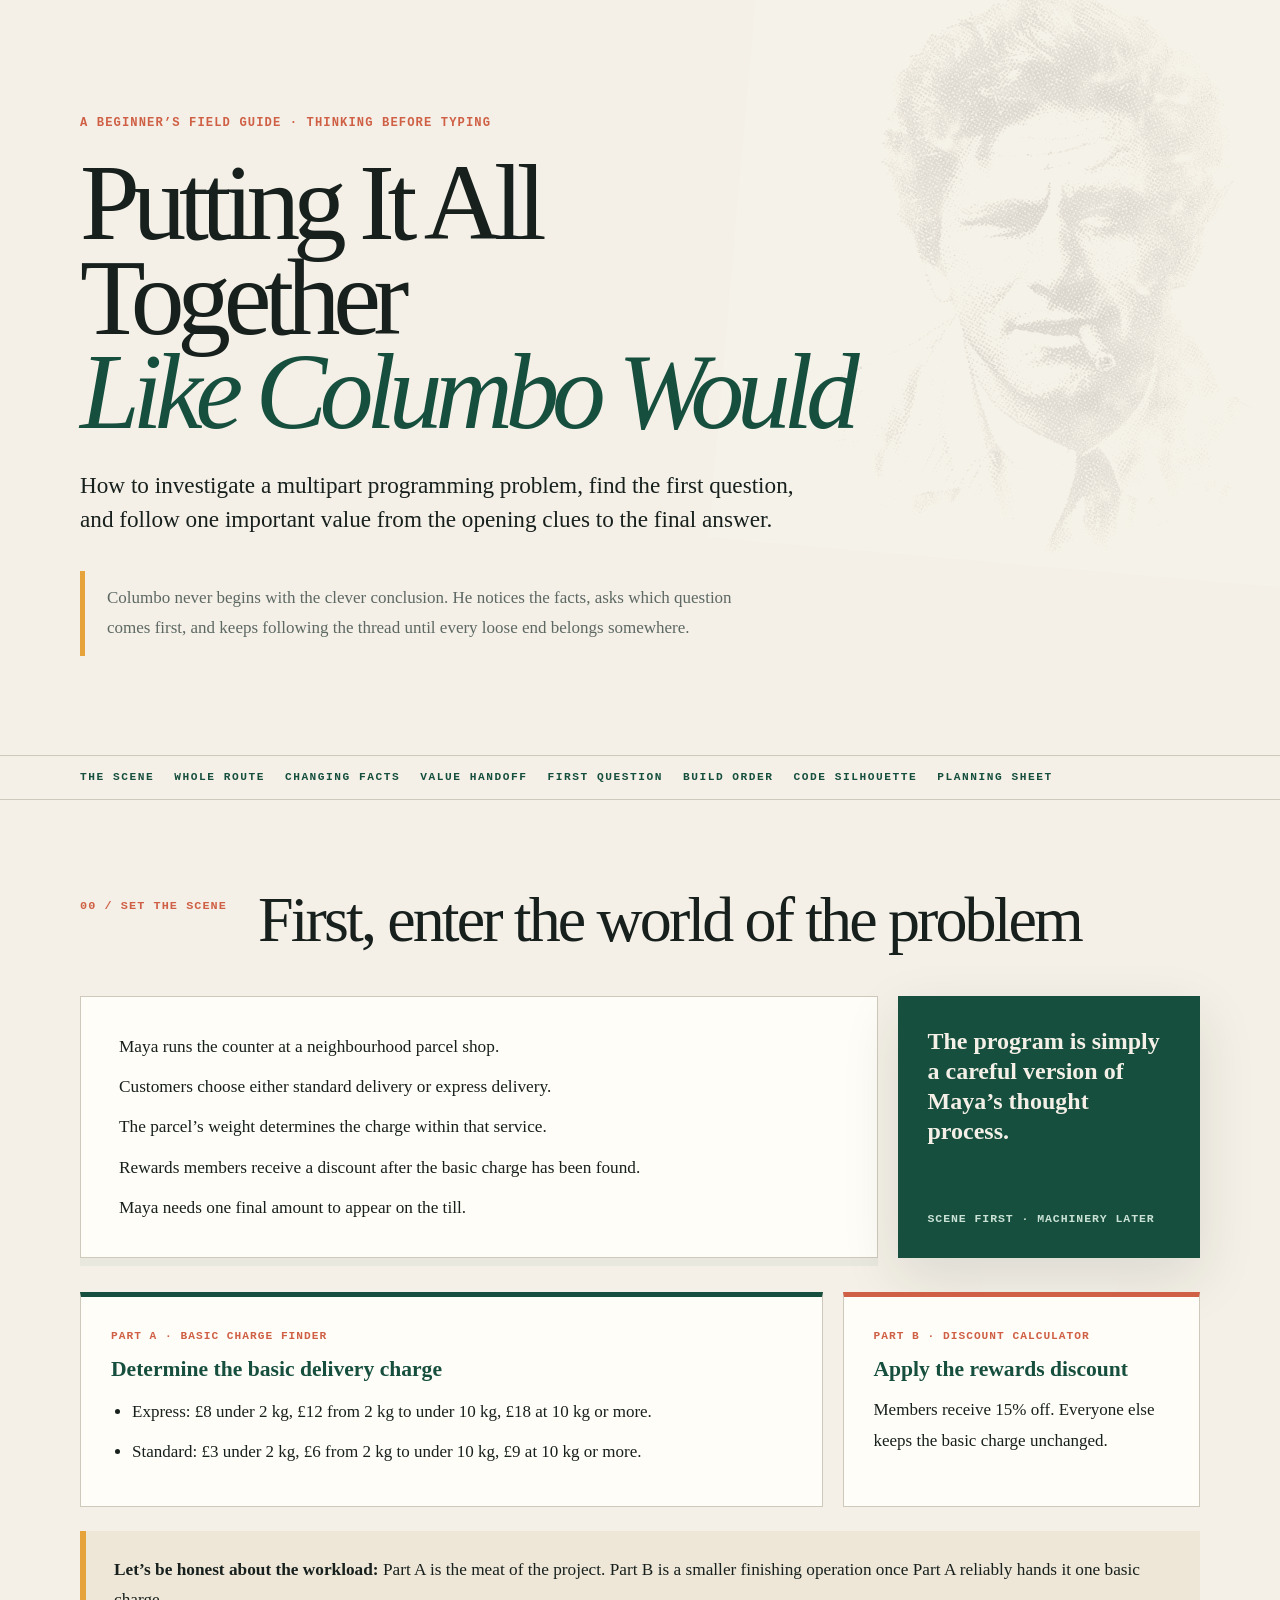
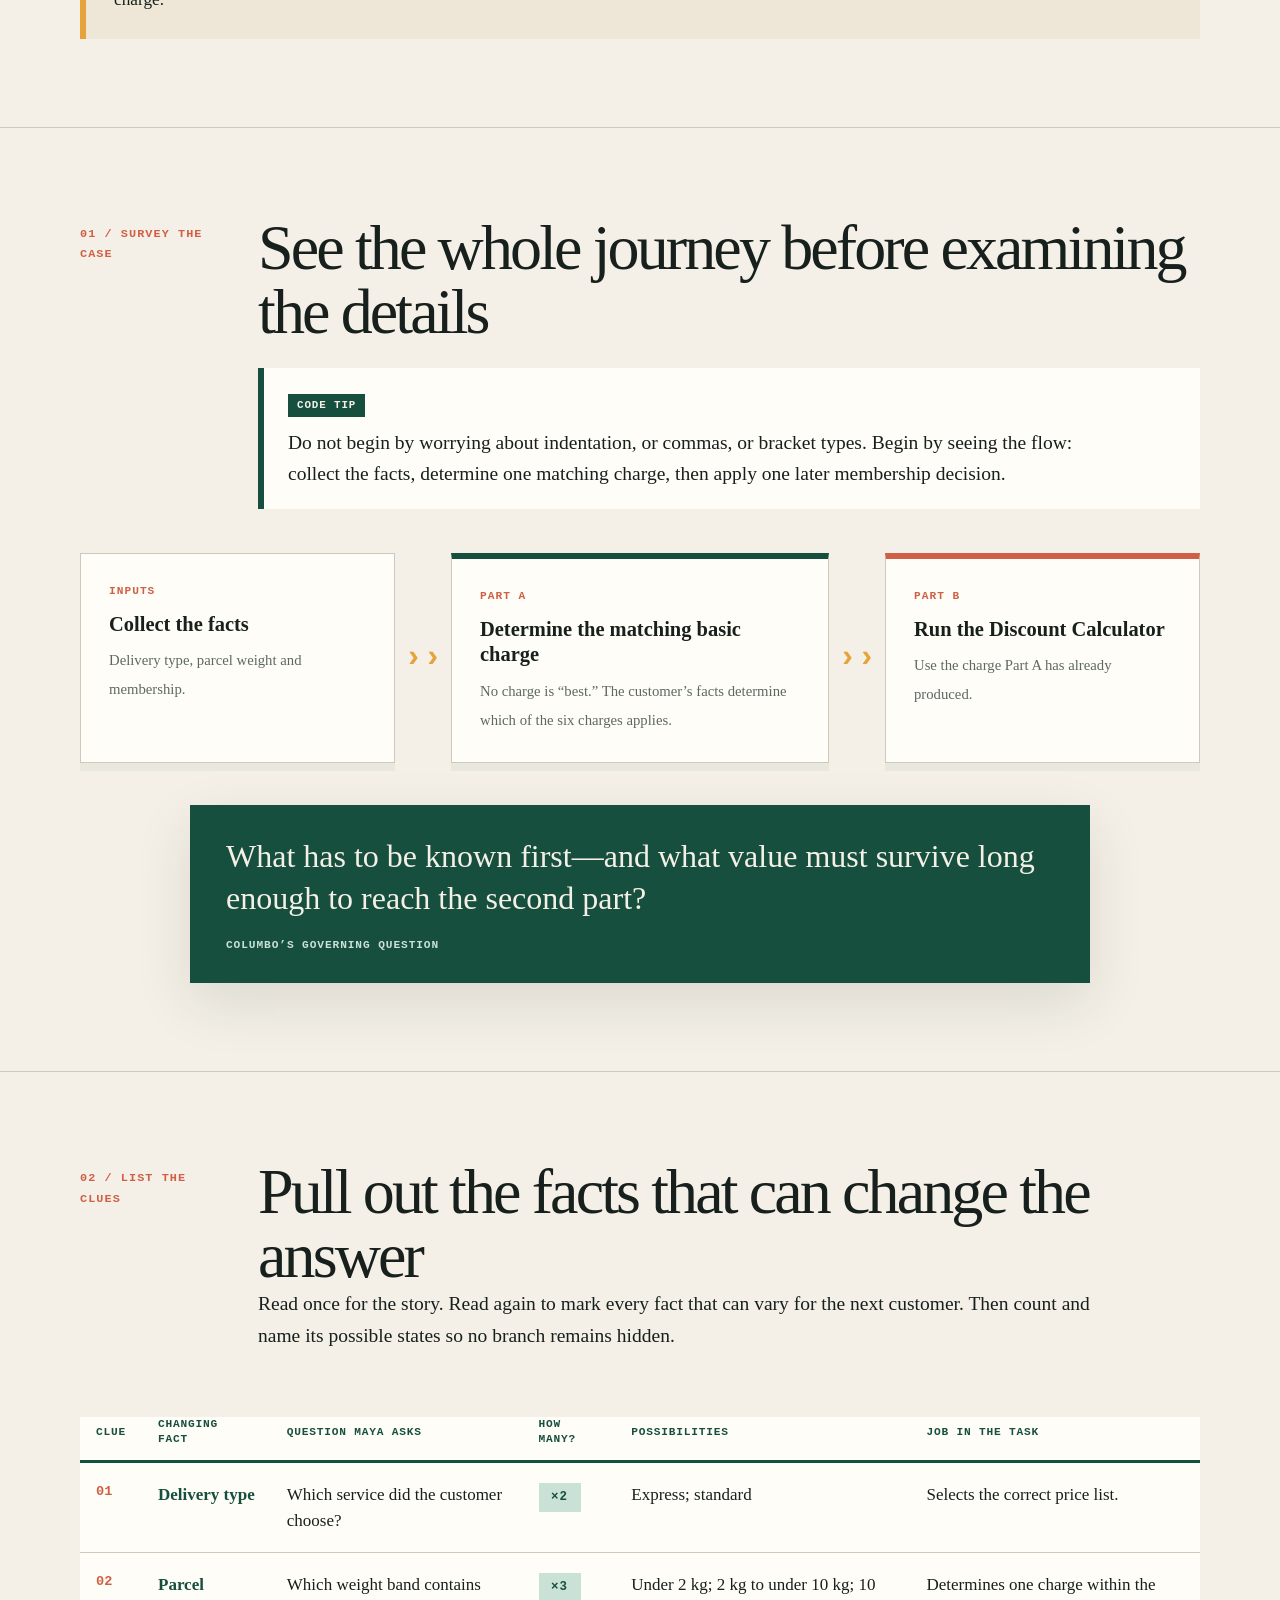
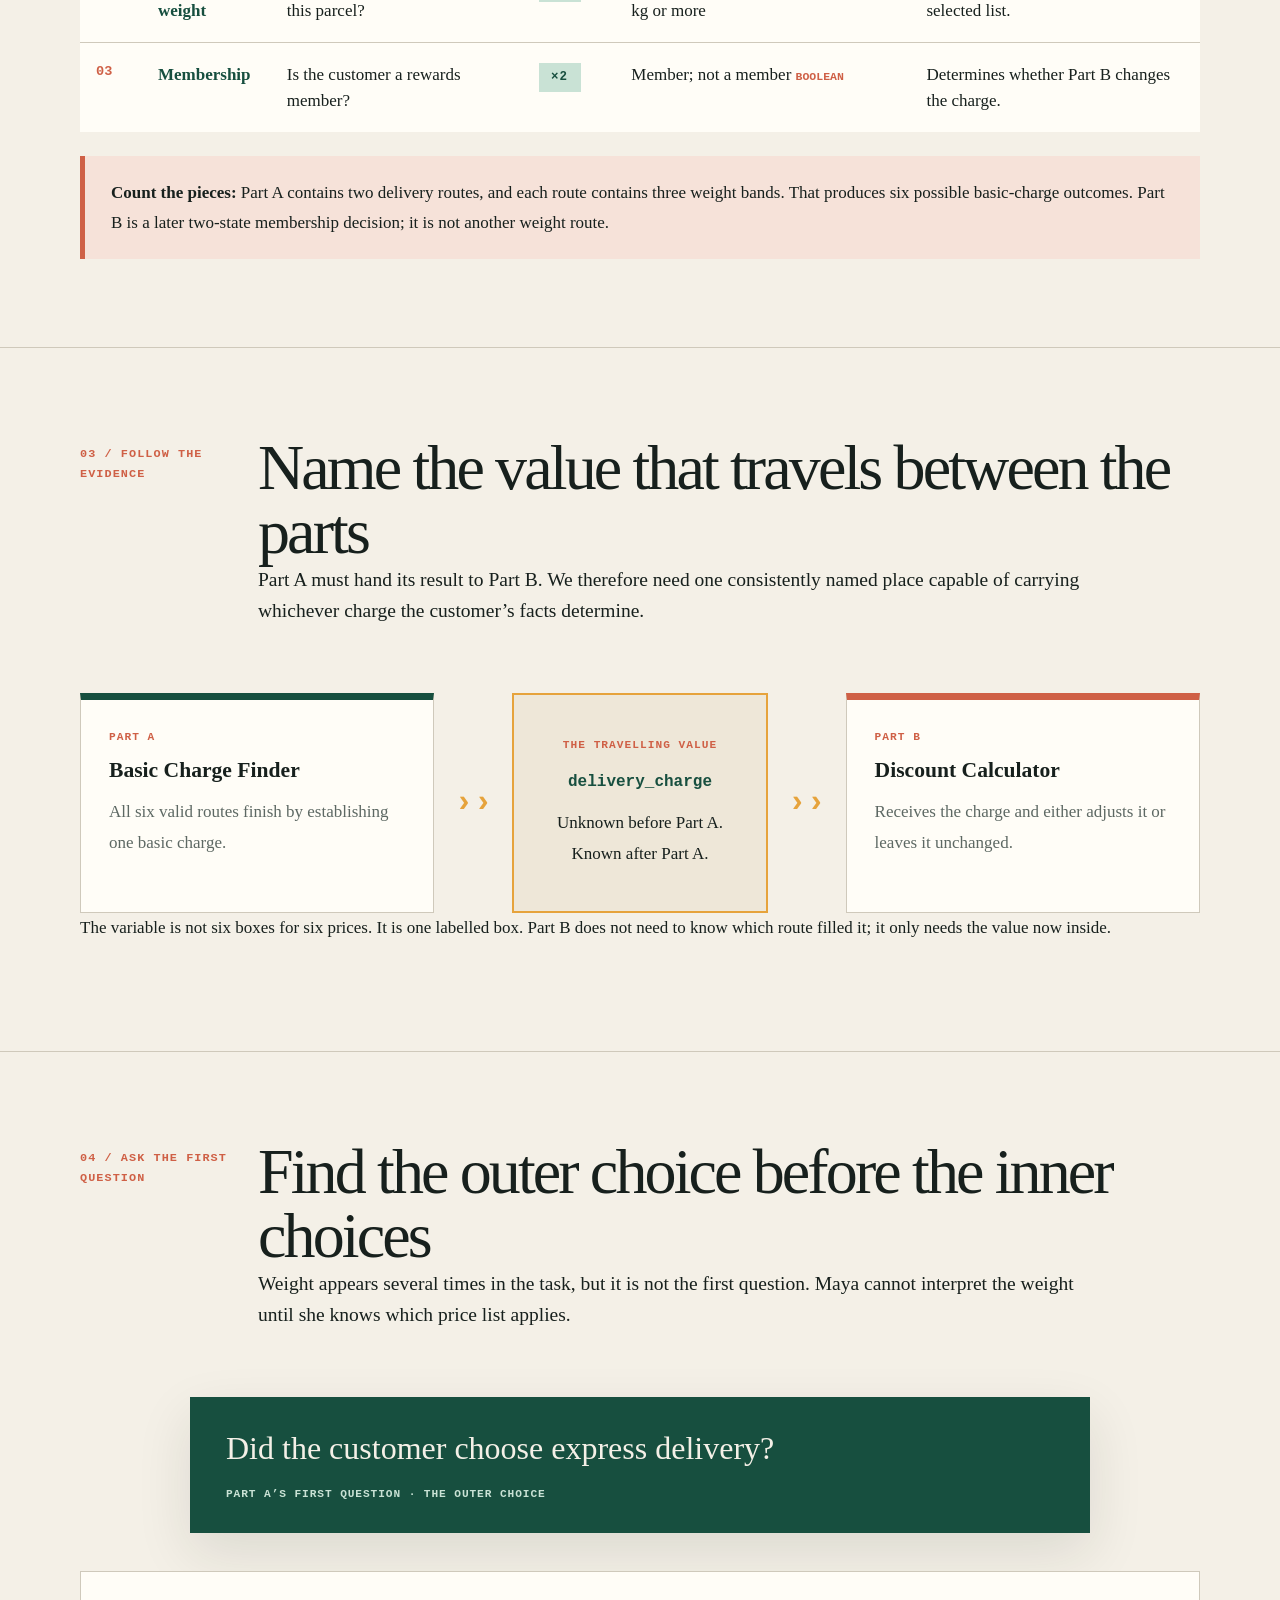
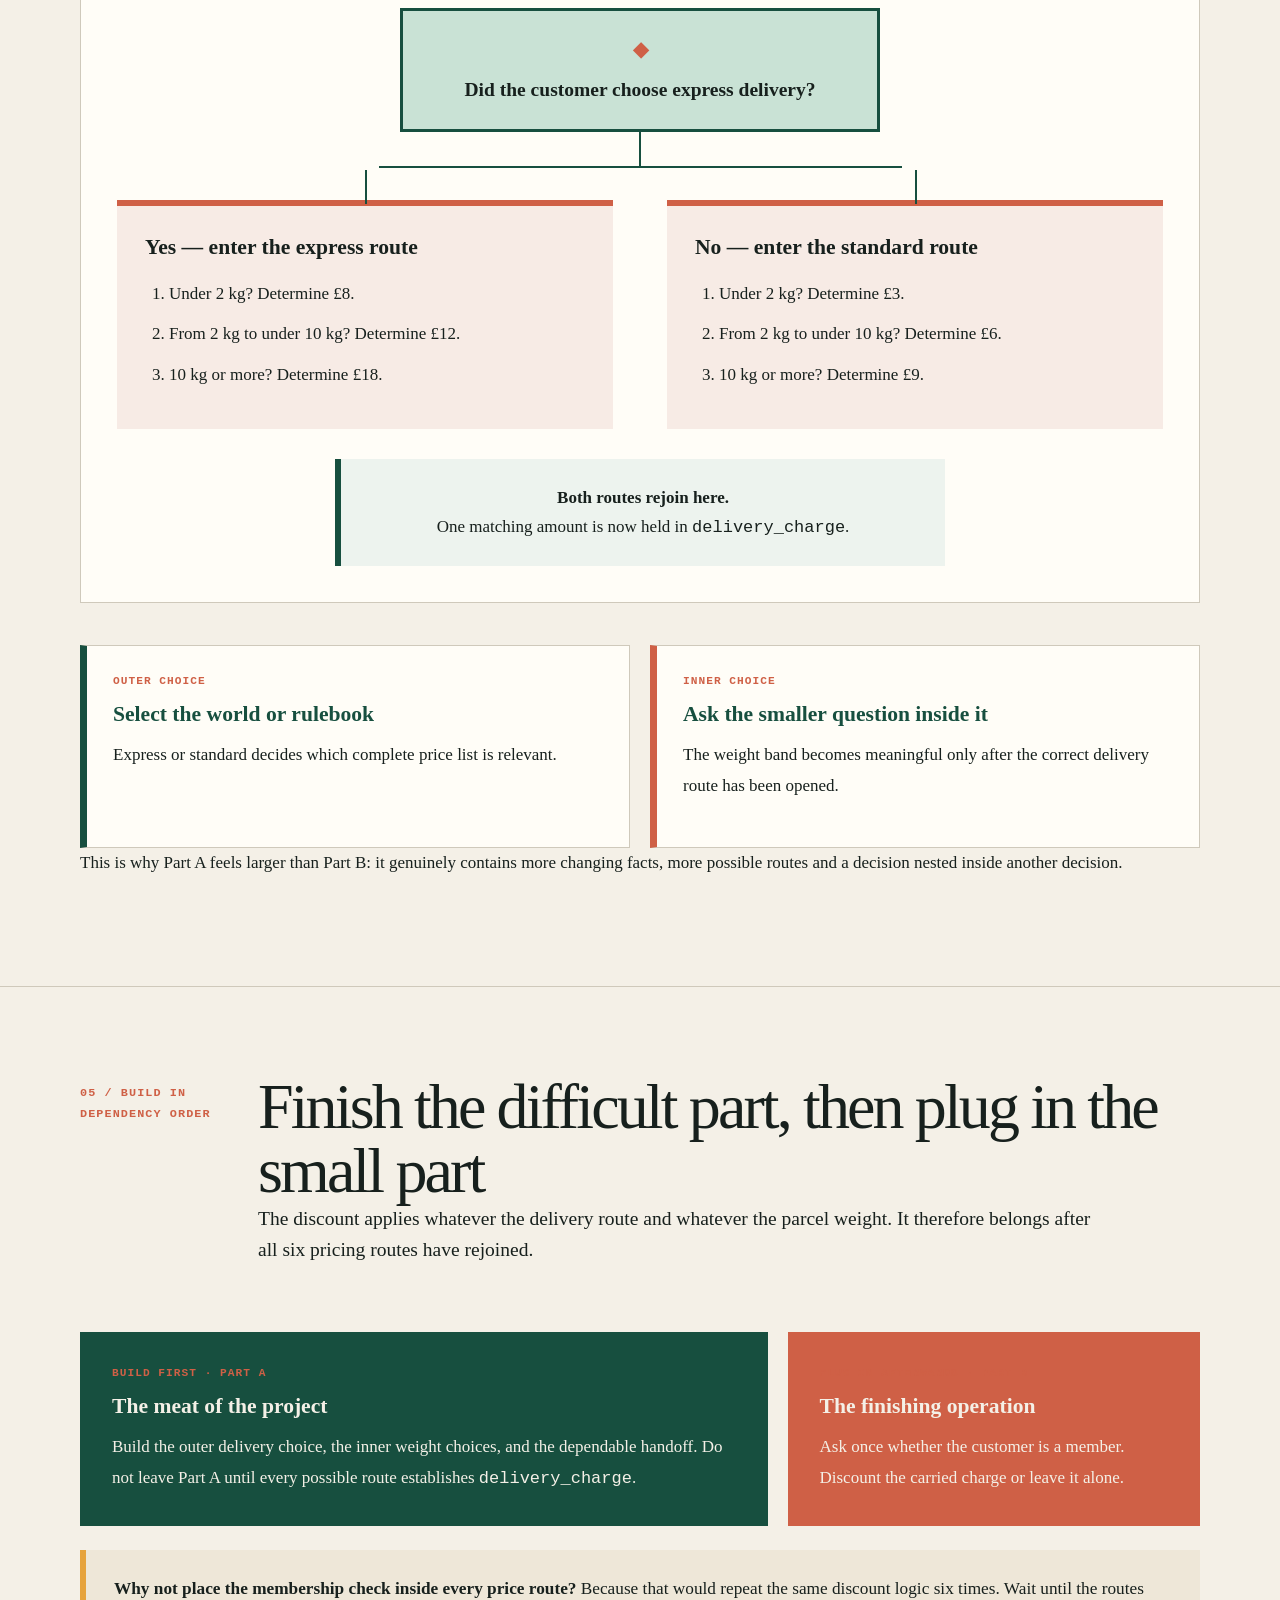
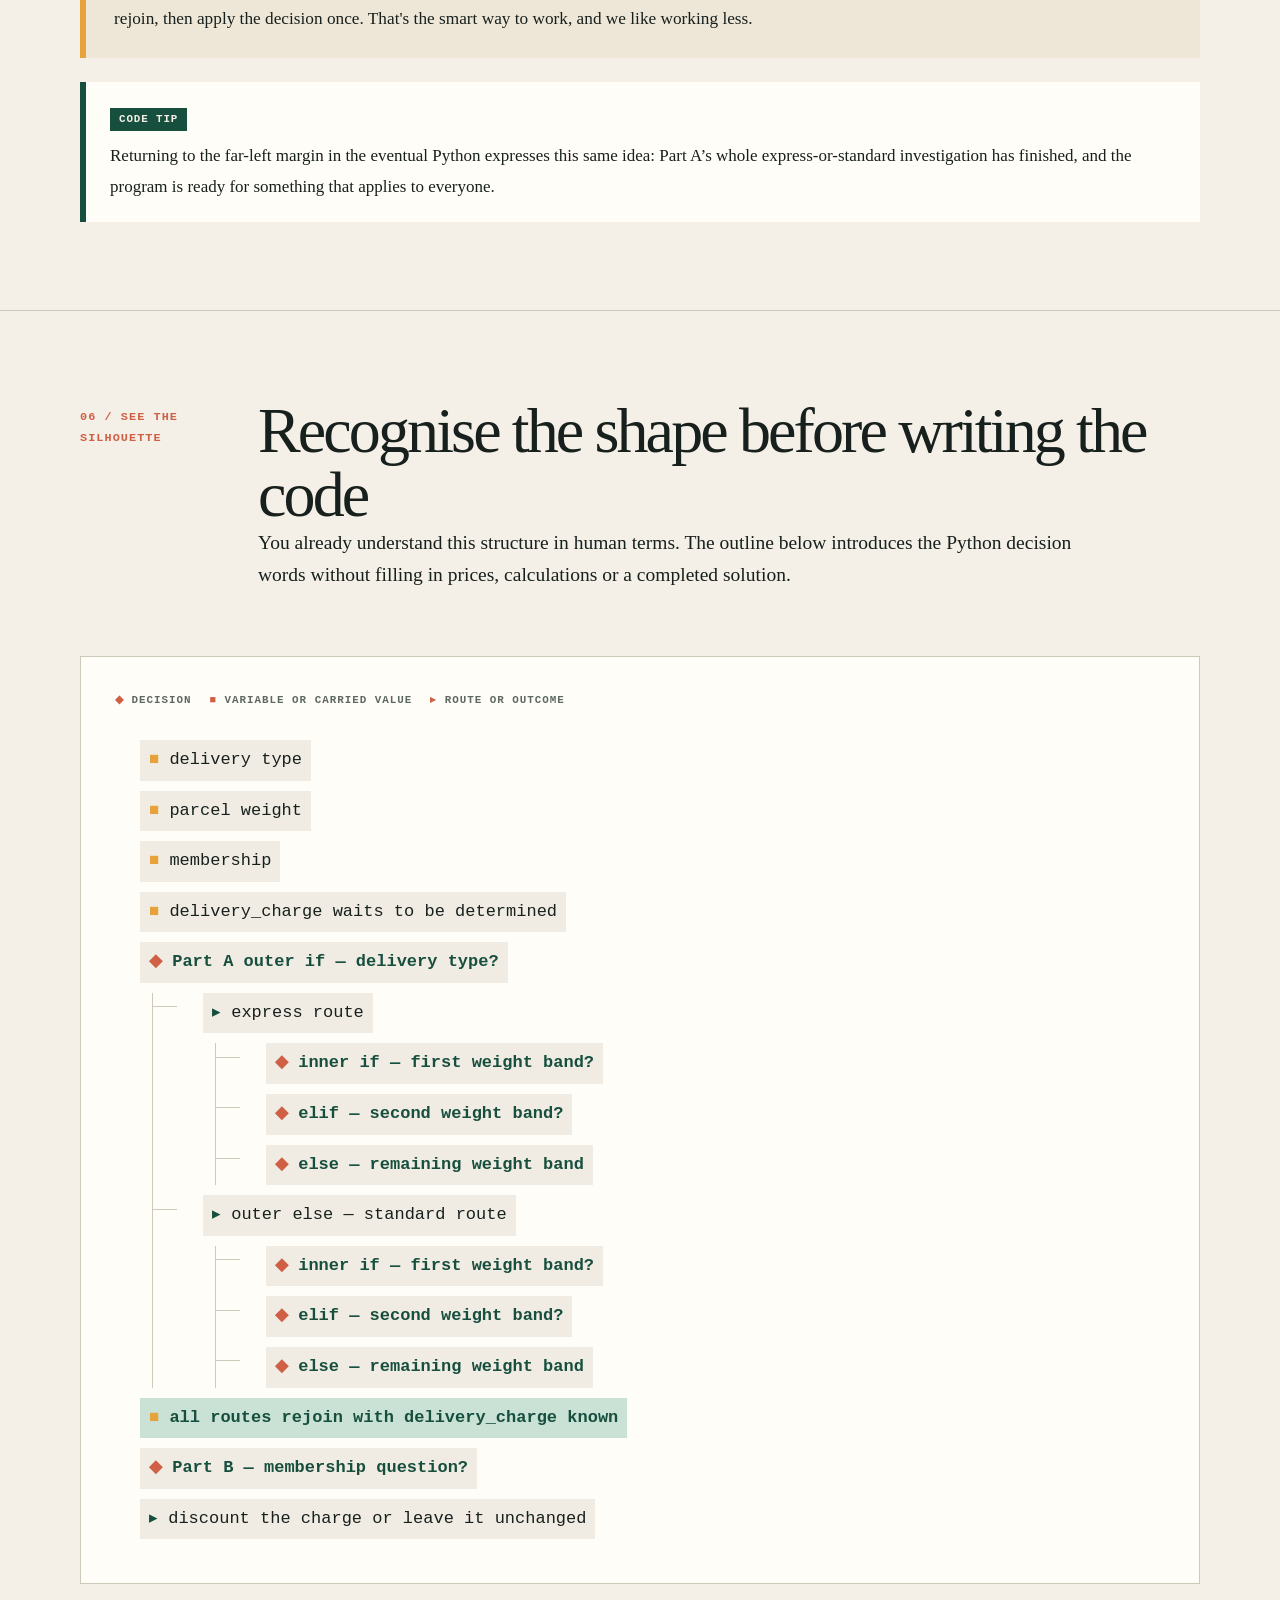
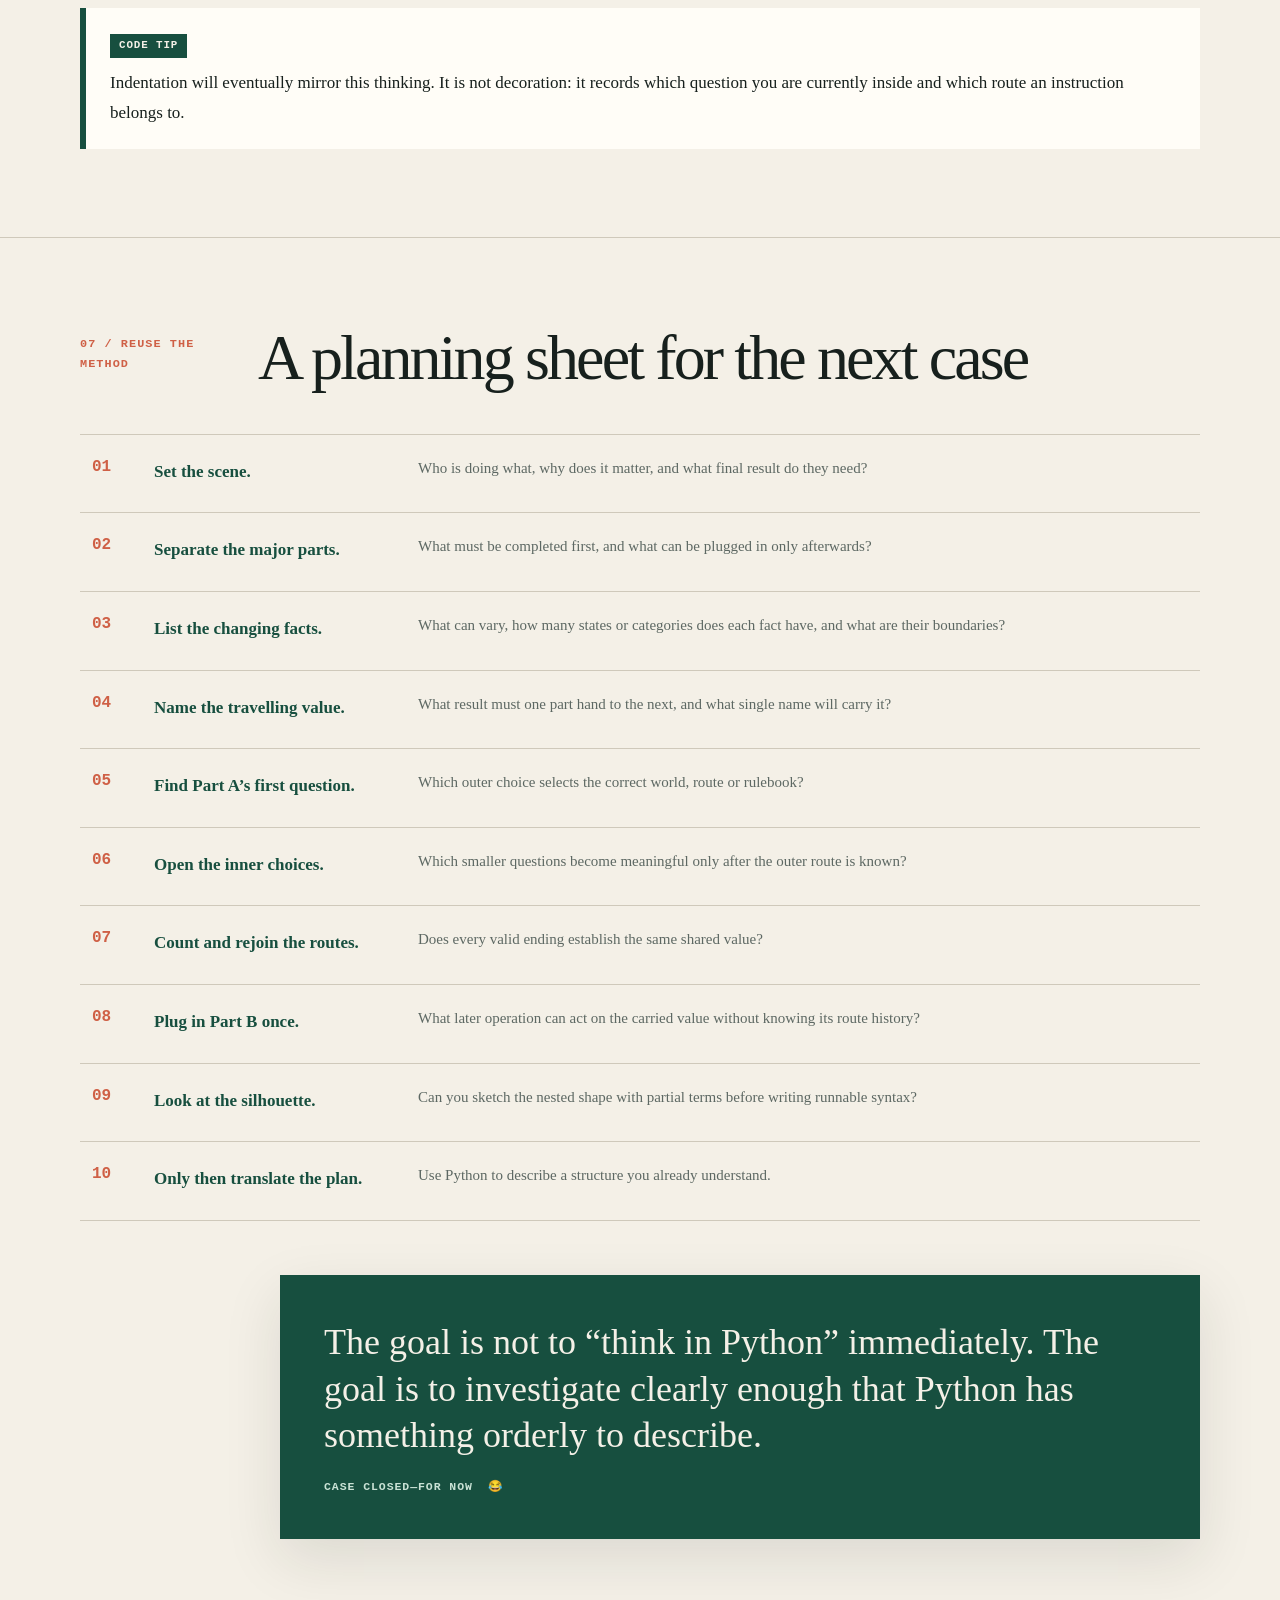
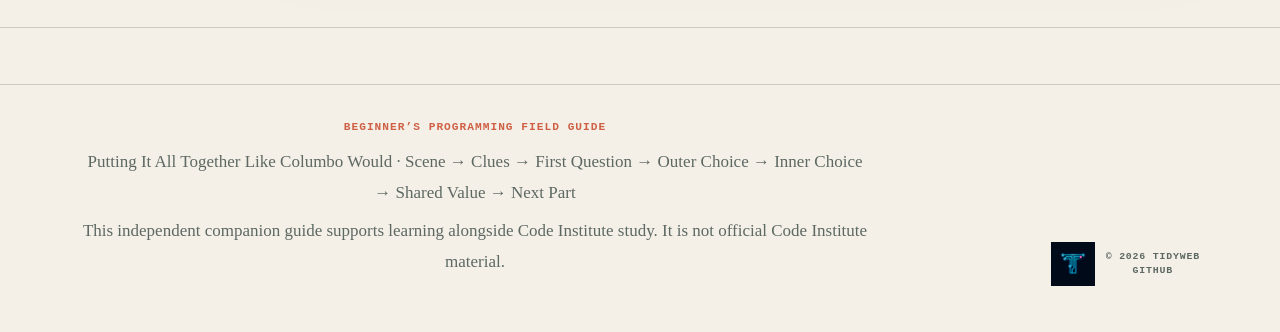
==== index.html @ d2e156df "Just one more thing, about coding" ====
<!DOCTYPE html>
<html lang="en">
<head>
<meta charset="utf-8">
<meta name="viewport" content="width=device-width, initial-scale=1">
<title>Putting It All Together Like Columbo Would</title>
<style>
:root {
  --ink:#202124;
  --muted:#5f6368;
  --line:#dde2e8;
  --paper:#fffdfa;
  --blue:#1f4f82;
  --blue-soft:#eef4fa;
  --plum:#7d4655;
  --plum-soft:#f5eeef;
  --green:#4d6b4f;
  --green-soft:#f0f5f0;
  --orange:#9a5b34;
  --orange-soft:#f7eee6;
}

* { box-sizing:border-box; }
html { scroll-behavior:smooth; }
body {
  margin:0;
  background:#eceff3;
  color:var(--ink);
  font-family:"IBM Plex Sans", system-ui, sans-serif;
}
.page {
  width:min(920px, 100%);
  margin:0 auto 60px;
  padding:72px 92px 88px;
  background:var(--paper);
  box-shadow:0 8px 32px rgba(0,0,0,.14);
}
h1, h2, h3 { color:var(--blue); }
h1 {
  margin:0 0 18px;
  font-size:36px;
  line-height:1.18;
  font-weight:600;
}
h2 {
  margin:58px 0 20px;
  font-size:24px;
  line-height:1.3;
  font-weight:500;
}
h3 {
  margin:36px 0 14px;
  font-size:18px;
  line-height:1.35;
  font-weight:600;
}
p, li {
  font-size:17px;
  line-height:1.8;
}
p { margin:0 0 22px; }
strong { font-weight:600; }
.subtitle {
  margin:0 0 46px;
  padding-bottom:24px;
  border-bottom:1px solid var(--line);
  color:var(--muted);
  font-size:16px;
  line-height:1.65;
}
.eyebrow {
  margin:0 0 10px;
  color:var(--plum);
  font-family:"IBM Plex Mono", monospace;
  font-size:12px;
  font-weight:600;
  letter-spacing:.09em;
  text-transform:uppercase;
}
.story {
  margin:0 0 34px;
  padding:24px 28px;
  border-left:4px solid var(--blue);
  border-radius:0 8px 8px 0;
  background:var(--blue-soft);
}
.story p {
  margin:0 0 8px;
  font-size:17px;
  line-height:1.65;
}
.story p:last-child { margin-bottom:0; }
.brief {
  margin:26px 0 38px;
  padding:2px 0 2px 24px;
  border-left:2px solid var(--line);
}
.brief h3 { margin-top:0; }
.brief ul {
  margin:0;
  padding-left:22px;
}
.brief li { margin-bottom:8px; }
.question {
  margin:30px 0;
  padding:20px 24px;
  background:var(--orange-soft);
  border-left:4px solid var(--orange);
  font-size:19px;
  line-height:1.55;
  font-weight:600;
}
.journey {
  display:grid;
  grid-template-columns:1fr 42px 1fr 42px 1fr;
  align-items:center;
  margin:30px 0 42px;
}
.journey-step {
  min-height:126px;
  padding:20px;
  border-top:3px solid var(--blue);
  background:var(--blue-soft);
}
.journey-step span,
.stage-label {
  display:block;
  margin-bottom:9px;
  color:var(--blue);
  font-family:"IBM Plex Mono", monospace;
  font-size:11px;
  font-weight:600;
  letter-spacing:.08em;
  text-transform:uppercase;
}
.journey-step strong {
  display:block;
  margin-bottom:8px;
  font-size:18px;
  line-height:1.35;
}
.journey-step small {
  color:var(--muted);
  font-size:14px;
  line-height:1.5;
}
.arrow {
  color:var(--blue);
  text-align:center;
  font-size:26px;
}
.stage {
  margin:34px 0 48px;
  padding-top:28px;
  border-top:2px solid var(--blue-soft);
}
.stage h3 { margin-top:0; }
.plain-list {
  margin:18px 0 28px;
  padding-left:24px;
}
.plain-list li { margin-bottom:12px; }
.variable-sheet {
  width:100%;
  margin:26px 0 34px;
  border-collapse:collapse;
  font-size:16px;
}
.variable-sheet th {
  padding:0 16px 12px 0;
  border-bottom:2px solid var(--blue);
  color:var(--blue);
  font-size:12px;
  font-weight:600;
  letter-spacing:.06em;
  text-align:left;
  text-transform:uppercase;
}
.variable-sheet td {
  padding:15px 16px 15px 0;
  border-bottom:1px solid var(--line);
  line-height:1.55;
  vertical-align:top;
}
.variable-name {
  color:var(--plum);
  font-family:"IBM Plex Mono", monospace;
  font-weight:600;
  white-space:nowrap;
}
.carrier {
  display:grid;
  grid-template-columns:1fr 180px 1fr;
  align-items:center;
  gap:20px;
  margin:30px 0 42px;
}
.carrier-side {
  color:var(--muted);
  font-size:15px;
  line-height:1.55;
}
.carrier-box {
  padding:22px 14px;
  border:2px solid var(--plum);
  border-radius:8px;
  background:var(--plum-soft);
  text-align:center;
}
.carrier-box strong {
  display:block;
  color:var(--plum);
  font-family:"IBM Plex Mono", monospace;
  font-size:15px;
}
.carrier-box small {
  display:block;
  margin-top:8px;
  color:var(--muted);
  line-height:1.4;
}
.decision-map {
  margin:30px 0 42px;
  padding:28px;
  border:1px solid var(--line);
  background:#fff;
}
.decision-root {
  width:min(420px, 100%);
  margin:0 auto;
  padding:17px 20px;
  border:2px solid var(--blue);
  background:var(--blue-soft);
  text-align:center;
  font-size:18px;
  font-weight:600;
}
.trunk {
  width:2px;
  height:28px;
  margin:0 auto;
  background:var(--blue);
}
.branches {
  position:relative;
  display:grid;
  grid-template-columns:1fr 1fr;
  gap:44px;
  padding-top:28px;
}
.branches::before {
  content:"";
  position:absolute;
  top:0;
  left:25%;
  right:25%;
  height:2px;
  background:var(--blue);
}
.branch {
  position:relative;
  padding:20px;
  border-top:3px solid var(--plum);
  background:var(--plum-soft);
}
.branch::before {
  content:"";
  position:absolute;
  top:-30px;
  left:50%;
  width:2px;
  height:28px;
  background:var(--blue);
}
.branch h3 {
  margin:0 0 14px;
  color:var(--plum);
  text-decoration:none;
}
.branch ol {
  margin:0;
  padding-left:22px;
}
.branch li {
  margin-bottom:10px;
  font-size:15.5px;
  line-height:1.55;
}
.rejoin {
  margin:26px auto 0;
  width:min(500px, 100%);
  padding:18px 22px;
  border-left:4px solid var(--green);
  background:var(--green-soft);
  text-align:center;
  font-size:16px;
  line-height:1.55;
}
.two-part {
  display:grid;
  grid-template-columns:1fr 1fr;
  gap:24px;
  margin:26px 0 40px;
}
.two-part section {
  padding:22px 24px;
  border-top:3px solid var(--blue);
  background:var(--blue-soft);
}
.two-part section:last-child {
  border-color:var(--green);
  background:var(--green-soft);
}
.two-part h3 { margin:0 0 12px; }
.two-part p { margin:0; font-size:15.5px; line-height:1.65; }
.rule {
  margin:30px 0;
  padding:20px 24px;
  border-left:4px solid var(--green);
  background:var(--green-soft);
  font-size:18px;
  line-height:1.65;
}
.planning-sheet {
  margin:26px 0 0;
  padding:0;
  counter-reset:planning;
  list-style:none;
}
.planning-sheet li {
  position:relative;
  margin:0;
  padding:18px 16px 18px 62px;
  border-top:1px solid var(--line);
}
.planning-sheet li:last-child { border-bottom:1px solid var(--line); }
.planning-sheet li::before {
  counter-increment:planning;
  content:counter(planning, decimal-leading-zero);
  position:absolute;
  top:19px;
  left:8px;
  color:var(--blue);
  font-family:"IBM Plex Mono", monospace;
  font-size:13px;
  font-weight:600;
}
.planning-sheet strong { display:block; margin-bottom:3px; }
.planning-sheet span { color:var(--muted); font-size:15px; line-height:1.55; }
.closing {
  margin-top:54px;
  padding-top:28px;
  border-top:2px solid var(--blue);
  color:var(--blue);
  font-size:21px;
  font-weight:600;
  line-height:1.55;
}
footer {
  margin-top:56px;
  padding-top:20px;
  border-top:1px solid var(--line);
  color:var(--muted);
  font-size:13px;
  line-height:1.6;
  text-align:center;
}

@media (max-width:760px) {
  .page { padding:48px 26px 64px; box-shadow:none; }
  h1 { font-size:31px; }
  h2 { margin-top:48px; }
  .journey { grid-template-columns:1fr; gap:0; }
  .journey-step { min-height:auto; }
  .arrow { padding:8px 0; transform:rotate(90deg); }
  .carrier { grid-template-columns:1fr; text-align:center; }
  .branches { grid-template-columns:1fr; gap:26px; padding-top:0; }
  .branches::before, .branch::before, .trunk { display:none; }
  .two-part { grid-template-columns:1fr; }
  .decision-map { padding:20px 16px; }
  .variable-sheet { display:block; overflow-x:auto; }
}

@media print {
  body { background:#fff; }
  .page { width:100%; margin:0; padding:28px 34px; box-shadow:none; }
  .decision-map, .story, .journey-step, .branch, .two-part section {
    print-color-adjust:exact;
    -webkit-print-color-adjust:exact;
  }
}
</style>
<link rel="stylesheet" href="assets/putting-it-all-together/styles.css?v=20260717-153907">
</head>
<body class="afg-page">
<header class="case-hero" id="top">
  <div class="case-shell">
    <img class="columbo-mark" src="assets/putting-it-all-together/columbo-quartertone.png" alt="" aria-hidden="true">
    <div class="hero-copy">
      <div class="case-label">A beginner’s field guide · thinking before typing</div>
      <h1>Putting It All Together <em>Like Columbo Would</em></h1>
      <p class="hero-dek">How to investigate a multipart programming problem, find the first question, and follow one important value from the opening clues to the final answer.</p>
      <p class="hero-aside">Columbo never begins with the clever conclusion. He notices the facts, asks which question comes first, and keeps following the thread until every loose end belongs somewhere.</p>
    </div>
  </div>
</header>

<nav class="case-nav" aria-label="Guide sections">
  <div class="case-shell">
    <a href="#scene">The scene</a>
    <a href="#whole-route">Whole route</a>
    <a href="#facts">Changing facts</a>
    <a href="#handoff">Value handoff</a>
    <a href="#first-question">First question</a>
    <a href="#build-order">Build order</a>
    <a href="#silhouette">Code silhouette</a>
    <a href="#planning-sheet">Planning sheet</a>
  </div>
</nav>

<main>
  <section class="case-section" id="scene">
    <div class="case-shell">
      <div class="section-head">
        <div class="step-kicker">00 / Set the scene</div>
        <h2>First, enter the world of the problem</h2>
      </div>
      <div class="scene">
        <div class="story-panel" aria-label="Parcel delivery story">
          <p>Maya runs the counter at a neighbourhood parcel shop.</p>
          <p>Customers choose either standard delivery or express delivery.</p>
          <p>The parcel’s weight determines the charge within that service.</p>
          <p>Rewards members receive a discount after the basic charge has been found.</p>
          <p>Maya needs one final amount to appear on the till.</p>
        </div>
        <aside class="case-note">
          <strong>The program is simply a careful version of Maya’s thought process.</strong>
          <small>Scene first · machinery later</small>
        </aside>
      </div>

      <div class="brief-grid">
        <article class="brief-card part-a">
          <span class="part-mark">Part A · Basic Charge Finder</span>
          <h3>Determine the basic delivery charge</h3>
          <ul>
            <li>Express: £8 under 2 kg, £12 from 2 kg to under 10 kg, £18 at 10 kg or more.</li>
            <li>Standard: £3 under 2 kg, £6 from 2 kg to under 10 kg, £9 at 10 kg or more.</li>
          </ul>
        </article>
        <article class="brief-card part-b">
          <span class="part-mark">Part B · Discount Calculator</span>
          <h3>Apply the rewards discount</h3>
          <p>Members receive 15% off. Everyone else keeps the basic charge unchanged.</p>
        </article>
      </div>
      <div class="honest-note"><strong>Let’s be honest about the workload:</strong> Part A is the meat of the project. Part B is a smaller finishing operation once Part A reliably hands it one basic charge.</div>
    </div>
  </section>

  <section class="case-section" id="whole-route">
    <div class="case-shell">
      <div class="section-head">
        <div class="step-kicker">01 / Survey the case</div>
        <div>
          <h2>See the whole journey before examining the details</h2>
          <div class="code-tip">
            <span class="code-tip-label">Code Tip</span>
            <p class="lead">Do not begin by worrying about indentation, or commas, or bracket types. Begin by seeing the flow: collect the facts, determine one matching charge, then apply one later membership decision.</p>
          </div>
        </div>
      </div>
      <div class="journey" aria-label="Overall program journey">
        <div class="journey-card">
          <span class="part-mark">Inputs</span>
          <strong>Collect the facts</strong>
          <small>Delivery type, parcel weight and membership.</small>
        </div>
        <div class="journey-arrow" aria-hidden="true">››</div>
        <div class="journey-card part-a">
          <span class="part-mark">Part A</span>
          <strong>Determine the matching basic charge</strong>
          <small>No charge is “best.” The customer’s facts determine which of the six charges applies.</small>
        </div>
        <div class="journey-arrow" aria-hidden="true">››</div>
        <div class="journey-card part-b">
          <span class="part-mark">Part B</span>
          <strong>Run the Discount Calculator</strong>
          <small>Use the charge Part A has already produced.</small>
        </div>
      </div>
      <div class="investigator-question">What has to be known first—and what value must survive long enough to reach the second part?<small>Columbo’s governing question</small></div>
    </div>
  </section>

  <section class="case-section" id="facts">
    <div class="case-shell">
      <div class="section-head">
        <div class="step-kicker">02 / List the clues</div>
        <div>
          <h2>Pull out the facts that can change the answer</h2>
          <p class="lead">Read once for the story. Read again to mark every fact that can vary for the next customer. Then count and name its possible states so no branch remains hidden.</p>
        </div>
      </div>
      <div class="facts-wrap" role="region" aria-label="Changing facts and possible pathways" tabindex="0">
        <table class="facts-table">
          <thead>
            <tr>
              <th>Clue</th>
              <th>Changing fact</th>
              <th>Question Maya asks</th>
              <th>How many?</th>
              <th>Possibilities</th>
              <th>Job in the task</th>
            </tr>
          </thead>
          <tbody>
            <tr>
              <td class="fact-id">01</td>
              <td class="fact-name">Delivery type</td>
              <td>Which service did the customer choose?</td>
              <td><span class="path-count">×2</span></td>
              <td>Express; standard</td>
              <td>Selects the correct price list.</td>
            </tr>
            <tr>
              <td class="fact-id">02</td>
              <td class="fact-name">Parcel weight</td>
              <td>Which weight band contains this parcel?</td>
              <td><span class="path-count">×3</span></td>
              <td>Under 2 kg; 2 kg to under 10 kg; 10 kg or more</td>
              <td>Determines one charge within the selected list.</td>
            </tr>
            <tr>
              <td class="fact-id">03</td>
              <td class="fact-name">Membership</td>
              <td>Is the customer a rewards member?</td>
              <td><span class="path-count">×2</span></td>
              <td>Member; not a member <span class="boolean">Boolean</span></td>
              <td>Determines whether Part B changes the charge.</td>
            </tr>
          </tbody>
        </table>
      </div>
      <div class="six-route-note"><strong>Count the pieces:</strong> Part A contains two delivery routes, and each route contains three weight bands. That produces six possible basic-charge outcomes. Part B is a later two-state membership decision; it is not another weight route.</div>
    </div>
  </section>

  <section class="case-section" id="handoff">
    <div class="case-shell">
      <div class="section-head">
        <div class="step-kicker">03 / Follow the evidence</div>
        <div>
          <h2>Name the value that travels between the parts</h2>
          <p class="lead">Part A must hand its result to Part B. We therefore need one consistently named place capable of carrying whichever charge the customer’s facts determine.</p>
        </div>
      </div>
      <div class="handoff" aria-label="Part A passes the delivery charge to Part B">
        <article class="handoff-card source">
          <span class="part-mark">Part A</span>
          <strong>Basic Charge Finder</strong>
          <p>All six valid routes finish by establishing one basic charge.</p>
        </article>
        <div class="handoff-arrow" aria-hidden="true">››</div>
        <article class="handoff-card value">
          <div>
            <span class="part-mark">The travelling value</span>
            <code>delivery_charge</code>
            <p>Unknown before Part A.<br>Known after Part A.</p>
          </div>
        </article>
        <div class="handoff-arrow" aria-hidden="true">››</div>
        <article class="handoff-card target">
          <span class="part-mark">Part B</span>
          <strong>Discount Calculator</strong>
          <p>Receives the charge and either adjusts it or leaves it unchanged.</p>
        </article>
      </div>
      <p>The variable is not six boxes for six prices. It is one labelled box. Part B does not need to know which route filled it; it only needs the value now inside.</p>
    </div>
  </section>

  <section class="case-section" id="first-question">
    <div class="case-shell">
      <div class="section-head">
        <div class="step-kicker">04 / Ask the first question</div>
        <div>
          <h2>Find the outer choice before the inner choices</h2>
          <p class="lead">Weight appears several times in the task, but it is not the first question. Maya cannot interpret the weight until she knows which price list applies.</p>
        </div>
      </div>
      <div class="investigator-question">Did the customer choose express delivery?<small>Part A’s first question · the outer choice</small></div>
      <div class="decision-map" aria-label="Part A decision map">
        <div class="decision-root">Did the customer choose express delivery?</div>
        <div class="map-trunk" aria-hidden="true"></div>
        <div class="map-branches">
          <article class="map-branch">
            <h3>Yes — enter the express route</h3>
            <ol>
              <li>Under 2 kg? Determine £8.</li>
              <li>From 2 kg to under 10 kg? Determine £12.</li>
              <li>10 kg or more? Determine £18.</li>
            </ol>
          </article>
          <article class="map-branch">
            <h3>No — enter the standard route</h3>
            <ol>
              <li>Under 2 kg? Determine £3.</li>
              <li>From 2 kg to under 10 kg? Determine £6.</li>
              <li>10 kg or more? Determine £9.</li>
            </ol>
          </article>
        </div>
        <div class="map-rejoin"><strong>Both routes rejoin here.</strong><br>One matching amount is now held in <code>delivery_charge</code>.</div>
      </div>
      <div class="outer-inner">
        <article>
          <span class="part-mark">Outer choice</span>
          <h3>Select the world or rulebook</h3>
          <p>Express or standard decides which complete price list is relevant.</p>
        </article>
        <article>
          <span class="part-mark">Inner choice</span>
          <h3>Ask the smaller question inside it</h3>
          <p>The weight band becomes meaningful only after the correct delivery route has been opened.</p>
        </article>
      </div>
      <p>This is why Part A feels larger than Part B: it genuinely contains more changing facts, more possible routes and a decision nested inside another decision.</p>
    </div>
  </section>

  <section class="case-section" id="build-order">
    <div class="case-shell">
      <div class="section-head">
        <div class="step-kicker">05 / Build in dependency order</div>
        <div>
          <h2>Finish the difficult part, then plug in the small part</h2>
          <p class="lead">The discount applies whatever the delivery route and whatever the parcel weight. It therefore belongs after all six pricing routes have rejoined.</p>
        </div>
      </div>
      <div class="build-order">
        <article class="meat">
          <span class="part-mark">Build first · Part A</span>
          <h3>The meat of the project</h3>
          <p>Build the outer delivery choice, the inner weight choices, and the dependable handoff. Do not leave Part A until every possible route establishes <code>delivery_charge</code>.</p>
        </article>
        <article class="plug-in">
          <span class="part-mark">Plug in afterwards · Part B</span>
          <h3>The finishing operation</h3>
          <p>Ask once whether the customer is a member. Discount the carried charge or leave it alone.</p>
        </article>
      </div>
      <div class="honest-note"><strong>Why not place the membership check inside every price route?</strong> Because that would repeat the same discount logic six times. Wait until the routes rejoin, then apply the decision once. That's the smart way to work, and we like working less.</div>
      <div class="code-tip">
        <span class="code-tip-label">Code Tip</span>
        <p>Returning to the far-left margin in the eventual Python expresses this same idea: Part A’s whole express-or-standard investigation has finished, and the program is ready for something that applies to everyone.</p>
      </div>
    </div>
  </section>

  <section class="case-section" id="silhouette">
    <div class="case-shell">
      <div class="section-head">
        <div class="step-kicker">06 / See the silhouette</div>
        <div>
          <h2>Recognise the shape before writing the code</h2>
          <p class="lead">You already understand this structure in human terms. The outline below introduces the Python decision words without filling in prices, calculations or a completed solution.</p>
        </div>
      </div>
      <div class="skeleton">
        <div class="shape-legend"><span><b>◆</b> decision</span><span><b>■</b> variable or carried value</span><span><b>▸</b> route or outcome</span></div>
        <ul class="tree" aria-label="Non-runnable code silhouette">
          <li><span class="node value">delivery type</span></li>
          <li><span class="node value">parcel weight</span></li>
          <li><span class="node value">membership</span></li>
          <li><span class="node value">delivery_charge waits to be determined</span></li>
          <li>
            <span class="node decision">Part A outer if — delivery type?</span>
            <ul>
              <li>
                <span class="node route">express route</span>
                <ul>
                  <li><span class="node decision">inner if — first weight band?</span></li>
                  <li><span class="node decision">elif — second weight band?</span></li>
                  <li><span class="node decision">else — remaining weight band</span></li>
                </ul>
              </li>
              <li>
                <span class="node route">outer else — standard route</span>
                <ul>
                  <li><span class="node decision">inner if — first weight band?</span></li>
                  <li><span class="node decision">elif — second weight band?</span></li>
                  <li><span class="node decision">else — remaining weight band</span></li>
                </ul>
              </li>
            </ul>
          </li>
          <li><span class="node value rejoin-node">all routes rejoin with delivery_charge known</span></li>
          <li><span class="node decision">Part B — membership question?</span></li>
          <li><span class="node route">discount the charge or leave it unchanged</span></li>
        </ul>
      </div>
      <div class="code-tip">
        <span class="code-tip-label">Code Tip</span>
        <p>Indentation will eventually mirror this thinking. It is not decoration: it records which question you are currently inside and which route an instruction belongs to.</p>
      </div>
    </div>
  </section>

  <section class="case-section" id="planning-sheet">
    <div class="case-shell">
      <div class="section-head">
        <div class="step-kicker">07 / Reuse the method</div>
        <h2>A planning sheet for the next case</h2>
      </div>
      <ol class="planning-sheet">
        <li><strong>Set the scene.</strong><span>Who is doing what, why does it matter, and what final result do they need?</span></li>
        <li><strong>Separate the major parts.</strong><span>What must be completed first, and what can be plugged in only afterwards?</span></li>
        <li><strong>List the changing facts.</strong><span>What can vary, how many states or categories does each fact have, and what are their boundaries?</span></li>
        <li><strong>Name the travelling value.</strong><span>What result must one part hand to the next, and what single name will carry it?</span></li>
        <li><strong>Find Part A’s first question.</strong><span>Which outer choice selects the correct world, route or rulebook?</span></li>
        <li><strong>Open the inner choices.</strong><span>Which smaller questions become meaningful only after the outer route is known?</span></li>
        <li><strong>Count and rejoin the routes.</strong><span>Does every valid ending establish the same shared value?</span></li>
        <li><strong>Plug in Part B once.</strong><span>What later operation can act on the carried value without knowing its route history?</span></li>
        <li><strong>Look at the silhouette.</strong><span>Can you sketch the nested shape with partial terms before writing runnable syntax?</span></li>
        <li><strong>Only then translate the plan.</strong><span>Use Python to describe a structure you already understand.</span></li>
      </ol>
      <blockquote class="closing-quote">The goal is not to “think in Python” immediately. The goal is to investigate clearly enough that Python has something orderly to describe.<small>Case closed—for now&nbsp;&nbsp;😂</small></blockquote>
    </div>
  </section>
</main>

<footer class="case-footer">
  <div class="case-shell footer-grid">
    <div class="footer-copy">
      <span class="part-mark">Beginner’s Programming Field Guide</span>
      <p>Putting It All Together Like Columbo Would · Scene → Clues → First Question → Outer Choice → Inner Choice → Shared Value → Next Part</p>
      <p>This independent companion guide supports learning alongside Code Institute study. It is not official Code Institute material.</p>
    </div>
    <a class="tidyweb-mark" href="https://github.com/TidyWeb/" target="_blank" rel="noopener">
      <img src="assets/putting-it-all-together/tidyweb_logo.png" alt="TidyWeb logo" width="44" height="44">
      <span>© 2026 TidyWeb<br>GitHub</span>
    </a>
  </div>
</footer>
</body>
</html>
---- assets/putting-it-all-together/styles.css ----
:root {
  --case-ink:#17201d;
  --case-paper:#f4f0e7;
  --case-panel:#fffdf7;
  --case-muted:#5d6863;
  --case-green:#174f3f;
  --case-mint:#c9e2d5;
  --case-amber:#e6a33c;
  --case-coral:#cf6046;
  --case-line:#cfc9bb;
  --case-warning:#f6e2d9;
  --case-shadow:0 8px 0 rgba(23,79,63,.05);
  --case-major-shadow:0 20px 55px rgba(23,32,29,.11);
  --case-serif:Georgia,"Times New Roman",serif;
  --case-mono:ui-monospace,SFMono-Regular,Menlo,Consolas,monospace;
}

html { scroll-behavior:smooth; }
body.afg-page {
  margin:0;
  background:var(--case-paper);
  color:var(--case-ink);
  font:17px/1.72 var(--case-serif);
}
.afg-page * { box-sizing:border-box; }
.case-shell {
  width:min(1120px,calc(100% - 40px));
  margin:auto;
}
.case-label,
.step-kicker,
.part-mark,
.shape-legend,
.path-count,
.case-nav {
  font-family:var(--case-mono);
  text-transform:uppercase;
  letter-spacing:.09em;
}
.case-label {
  color:var(--case-coral);
  font-size:.76rem;
  font-weight:700;
}
.case-hero {
  min-height:84vh;
  position:relative;
  display:grid;
  align-items:center;
  overflow:hidden;
  border-bottom:1px solid var(--case-line);
}
.hero-copy {
  position:relative;
  z-index:2;
  max-width:790px;
  padding:86px 0 72px;
}
.case-hero h1 {
  margin:22px 0 28px;
  max-width:850px;
  color:var(--case-ink);
  font:500 clamp(3.7rem,8.4vw,7.6rem)/.88 var(--case-serif);
  letter-spacing:-.068em;
}
.case-hero h1 em {
  display:block;
  color:var(--case-green);
  font-weight:400;
}
.hero-dek {
  max-width:720px;
  margin:0;
  font-size:clamp(1.15rem,2vw,1.45rem);
  line-height:1.48;
}
.hero-aside {
  max-width:660px;
  margin:34px 0 0;
  padding:12px 0 12px 22px;
  border-left:5px solid var(--case-amber);
  color:var(--case-muted);
}
.columbo-mark {
  position:absolute;
  z-index:1;
  top:-6%;
  right:-5%;
  width:min(48vw,610px);
  opacity:.15;
  transform:rotate(5deg);
  filter:sepia(.25) contrast(1.04);
  pointer-events:none;
  user-select:none;
}
.case-nav {
  position:sticky;
  top:0;
  z-index:20;
  border-bottom:1px solid var(--case-line);
  background:rgba(244,240,231,.94);
  backdrop-filter:blur(12px);
}
.case-nav .case-shell {
  display:flex;
  gap:20px;
  overflow-x:auto;
  padding:12px 0;
  scrollbar-width:none;
}
.case-nav a {
  color:var(--case-green);
  font-size:.7rem;
  font-weight:700;
  text-decoration:none;
  white-space:nowrap;
}
.case-nav a:hover { text-decoration:underline; text-underline-offset:4px; }
.case-section {
  padding:88px 0;
  border-bottom:1px solid var(--case-line);
}
.section-head {
  display:grid;
  grid-template-columns:150px minmax(0,1fr);
  gap:28px;
  margin-bottom:44px;
}
.step-kicker {
  padding-top:8px;
  color:var(--case-coral);
  font-size:.74rem;
  font-weight:700;
}
.case-section h2 {
  margin:0;
  color:var(--case-ink);
  font:500 clamp(2.25rem,5vw,4.7rem)/1 var(--case-serif);
  letter-spacing:-.045em;
}
.case-section h3 {
  margin:0 0 12px;
  color:var(--case-green);
  font:700 1.35rem/1.25 var(--case-serif);
}
.case-section p { margin:0 0 1.15em; }
.lead {
  max-width:840px;
  font-size:1.22rem;
  line-height:1.6;
}
.scene {
  display:grid;
  grid-template-columns:minmax(0,1.45fr) minmax(260px,.55fr);
  gap:20px;
}
.story-panel {
  padding:34px 38px;
  border:1px solid var(--case-line);
  background:var(--case-panel);
  box-shadow:var(--case-shadow);
}
.story-panel p {
  margin:0 0 9px;
  font-size:1.08rem;
}
.story-panel p:last-child { margin-bottom:0; }
.case-note {
  display:flex;
  flex-direction:column;
  justify-content:space-between;
  padding:30px;
  background:var(--case-green);
  color:var(--case-paper);
  box-shadow:var(--case-major-shadow);
}
.case-note strong {
  font-size:1.5rem;
  line-height:1.25;
}
.case-note small {
  margin-top:24px;
  color:var(--case-mint);
  font:700 .72rem/1.5 var(--case-mono);
  letter-spacing:.08em;
  text-transform:uppercase;
}
.brief-grid {
  display:grid;
  grid-template-columns:1.35fr .65fr;
  gap:20px;
  margin-top:34px;
}
.brief-card {
  padding:30px;
  border:1px solid var(--case-line);
  background:var(--case-panel);
}
.brief-card.part-a { border-top:5px solid var(--case-green); }
.brief-card.part-b { border-top:5px solid var(--case-coral); }
.brief-card ul {
  margin:14px 0 0;
  padding-left:21px;
}
.brief-card li { margin-bottom:9px; }
.part-mark {
  display:block;
  margin-bottom:10px;
  color:var(--case-coral);
  font-size:.7rem;
  font-weight:700;
}
.honest-note {
  margin-top:24px;
  padding:24px 28px;
  border-left:6px solid var(--case-amber);
  background:#eee7d8;
  font-size:1.08rem;
}
.code-tip {
  margin:24px 0 0;
  padding:20px 24px;
  border-left:6px solid var(--case-green);
  background:var(--case-panel);
  break-inside:avoid;
}
.code-tip-label {
  display:inline-block;
  margin-bottom:10px;
  padding:4px 9px;
  background:var(--case-green);
  color:var(--case-paper);
  font:700 .68rem/1.4 var(--case-mono);
  letter-spacing:.08em;
  text-transform:uppercase;
}
.code-tip p:last-child { margin-bottom:0; }
.journey {
  display:grid;
  grid-template-columns:1fr 56px 1.2fr 56px 1fr;
  align-items:stretch;
  margin-top:38px;
}
.journey-card {
  padding:28px;
  border:1px solid var(--case-line);
  background:var(--case-panel);
  box-shadow:var(--case-shadow);
}
.journey-card.part-a { border-top:6px solid var(--case-green); }
.journey-card.part-b { border-top:6px solid var(--case-coral); }
.journey-card strong {
  display:block;
  margin-bottom:8px;
  font-size:1.28rem;
  line-height:1.25;
}
.journey-card small {
  color:var(--case-muted);
  font-size:.92rem;
  line-height:1.55;
}
.journey-arrow,
.handoff-arrow {
  display:grid;
  place-items:center;
  color:var(--case-amber);
  font:700 2rem/1 var(--case-mono);
}
.investigator-question {
  max-width:900px;
  margin:38px auto 0;
  padding:30px 36px;
  background:var(--case-green);
  color:var(--case-paper);
  font-size:clamp(1.3rem,2.5vw,2rem);
  line-height:1.32;
  box-shadow:var(--case-major-shadow);
}
.investigator-question small {
  display:block;
  margin-top:18px;
  color:var(--case-mint);
  font:700 .7rem/1.4 var(--case-mono);
  letter-spacing:.08em;
  text-transform:uppercase;
}
.facts-wrap {
  overflow-x:auto;
  margin-top:30px;
}
.facts-table {
  width:100%;
  min-width:820px;
  border-collapse:collapse;
  background:var(--case-panel);
}
.facts-table th {
  padding:0 16px 13px;
  border-bottom:3px solid var(--case-green);
  color:var(--case-green);
  font:700 .7rem/1.35 var(--case-mono);
  letter-spacing:.07em;
  text-align:left;
  text-transform:uppercase;
}
.facts-table td {
  padding:19px 16px;
  border-bottom:1px solid var(--case-line);
  line-height:1.5;
  vertical-align:top;
}
.facts-table tr:last-child td { border-bottom:0; }
.fact-id {
  color:var(--case-coral);
  font:700 .85rem/1.4 var(--case-mono);
}
.fact-name {
  color:var(--case-green);
  font-weight:700;
}
.path-count {
  display:inline-block;
  min-width:42px;
  padding:5px 8px;
  background:var(--case-mint);
  color:var(--case-green);
  font-size:.78rem;
  font-weight:700;
  text-align:center;
}
.boolean {
  color:var(--case-coral);
  font:700 .72rem/1.4 var(--case-mono);
  text-transform:uppercase;
}
.six-route-note {
  margin:24px 0 0;
  padding:22px 26px;
  border-left:5px solid var(--case-coral);
  background:var(--case-warning);
}
.handoff {
  display:grid;
  grid-template-columns:1fr 78px .72fr 78px 1fr;
  align-items:stretch;
  margin-top:36px;
}
.handoff-card {
  min-height:220px;
  padding:28px;
  border:1px solid var(--case-line);
  background:var(--case-panel);
}
.handoff-card.source {
  border-top:7px solid var(--case-green);
}
.handoff-card.value {
  display:grid;
  place-items:center;
  border:2px solid var(--case-amber);
  background:#eee7d8;
  text-align:center;
}
.handoff-card.target {
  border-top:7px solid var(--case-coral);
}
.handoff-card strong {
  display:block;
  font-size:1.35rem;
  line-height:1.25;
}
.handoff-card code {
  color:var(--case-green);
  font:700 1rem/1.4 var(--case-mono);
}
.handoff-card p {
  margin:13px 0 0;
  color:var(--case-muted);
}
.handoff-card.value p { color:var(--case-ink); }
.decision-map {
  margin-top:38px;
  padding:36px;
  border:1px solid var(--case-line);
  background:var(--case-panel);
}
.decision-root {
  width:min(480px,100%);
  margin:auto;
  padding:22px;
  border:3px solid var(--case-green);
  background:var(--case-mint);
  text-align:center;
  font-size:1.22rem;
  font-weight:700;
}
.decision-root::before {
  content:"◆";
  display:block;
  margin-bottom:7px;
  color:var(--case-coral);
}
.map-trunk {
  width:2px;
  height:34px;
  margin:auto;
  background:var(--case-green);
}
.map-branches {
  position:relative;
  display:grid;
  grid-template-columns:1fr 1fr;
  gap:54px;
  padding-top:34px;
}
.map-branches::before {
  content:"";
  position:absolute;
  top:0;
  left:25%;
  right:25%;
  height:2px;
  background:var(--case-green);
}
.map-branch {
  position:relative;
  padding:28px;
  border-top:6px solid var(--case-coral);
  background:#f7ebe5;
}
.map-branch::before {
  content:"";
  position:absolute;
  top:-36px;
  left:50%;
  width:2px;
  height:34px;
  background:var(--case-green);
}
.map-branch h3 { color:var(--case-ink); }
.map-branch ol {
  margin:18px 0 0;
  padding-left:24px;
}
.map-branch li { margin-bottom:10px; }
.map-rejoin {
  width:min(610px,100%);
  margin:30px auto 0;
  padding:24px;
  border-left:6px solid var(--case-green);
  background:#edf3ee;
  text-align:center;
}
.outer-inner {
  display:grid;
  grid-template-columns:1fr 1fr;
  gap:20px;
  margin-top:28px;
}
.outer-inner article {
  padding:26px;
  border:1px solid var(--case-line);
  background:var(--case-panel);
}
.outer-inner article:first-child { border-left:7px solid var(--case-green); }
.outer-inner article:last-child { border-left:7px solid var(--case-coral); }
.build-order {
  display:grid;
  grid-template-columns:1.25fr .75fr;
  gap:20px;
  margin-top:28px;
}
.build-order article {
  padding:32px;
  color:var(--case-paper);
}
.build-order .meat { background:var(--case-green); }
.build-order .plug-in { background:var(--case-coral); }
.build-order h3 { color:inherit; }
.build-order p:last-child { margin-bottom:0; }
.skeleton {
  margin-top:36px;
  padding:34px;
  border:1px solid var(--case-line);
  background:var(--case-panel);
}
.shape-legend {
  display:flex;
  flex-wrap:wrap;
  gap:18px;
  margin-bottom:30px;
  color:var(--case-muted);
  font-size:.68rem;
  font-weight:700;
}
.shape-legend b { color:var(--case-coral); }
.tree {
  margin:0;
  padding:0;
  list-style:none;
  font-family:var(--case-mono);
  font-size:.92rem;
  line-height:1.58;
}
.tree ul {
  margin:0 0 0 12px;
  padding:0 0 0 25px;
  border-left:1px solid var(--case-line);
  list-style:none;
}
.tree li {
  position:relative;
  margin:10px 0;
  padding-left:25px;
}
.tree ul > li::before {
  content:"";
  position:absolute;
  top:.78em;
  left:-25px;
  width:24px;
  border-top:1px solid var(--case-line);
}
.node {
  display:inline-block;
  padding:5px 9px;
  background:#f1ece3;
}
.node.decision { color:var(--case-green); font-weight:700; }
.node.decision::before { content:"◆ "; color:var(--case-coral); }
.node.value { color:var(--case-ink); }
.node.value::before { content:"■ "; color:var(--case-amber); }
.node.route::before { content:"▸ "; color:var(--case-green); }
.node.rejoin-node {
  background:var(--case-mint);
  color:var(--case-green);
  font-weight:700;
}
.planning-sheet {
  margin:32px 0 0;
  padding:0;
  counter-reset:planning;
  list-style:none;
}
.planning-sheet li {
  position:relative;
  display:grid;
  grid-template-columns:240px 1fr;
  gap:24px;
  padding:22px 20px 22px 74px;
  border-top:1px solid var(--case-line);
}
.planning-sheet li:last-child { border-bottom:1px solid var(--case-line); }
.planning-sheet li::before {
  counter-increment:planning;
  content:counter(planning,decimal-leading-zero);
  position:absolute;
  top:24px;
  left:12px;
  color:var(--case-coral);
  font:700 1rem/1 var(--case-mono);
}
.planning-sheet strong { color:var(--case-green); }
.planning-sheet span { color:var(--case-muted); }
.closing-quote {
  margin:54px 0 0 auto;
  max-width:920px;
  padding:44px;
  background:var(--case-green);
  color:var(--case-paper);
  font-size:clamp(1.45rem,3vw,2.25rem);
  line-height:1.3;
  box-shadow:var(--case-major-shadow);
}
.closing-quote small {
  display:block;
  margin-top:20px;
  color:var(--case-mint);
  font:700 .72rem/1.4 var(--case-mono);
  letter-spacing:.08em;
  text-transform:uppercase;
}
.case-footer {
  padding:34px 0 50px;
  border-top:1px solid var(--case-line);
  color:var(--case-muted);
  font-size:.85rem;
}
.footer-grid {
  display:grid;
  grid-template-columns:minmax(0,1fr) auto;
  align-items:end;
  gap:40px;
}
.footer-copy {
  max-width:790px;
}
.footer-copy p {
  margin:0 0 8px;
}
.tidyweb-mark {
  display:inline-flex;
  align-items:center;
  gap:11px;
  color:var(--case-muted);
  font:700 .62rem/1.35 var(--case-mono);
  letter-spacing:.08em;
  text-decoration:none;
  text-transform:uppercase;
}
.tidyweb-mark:hover {
  color:var(--case-green);
}
.tidyweb-mark img {
  width:44px;
  height:44px;
  object-fit:contain;
}

@media (max-width:820px) {
  .case-hero { min-height:auto; }
  .hero-copy { padding:70px 0 58px; }
  .columbo-mark {
    top:0;
    right:-18%;
    width:78vw;
    opacity:.08;
  }
  .section-head { grid-template-columns:1fr; gap:10px; }
  .step-kicker { padding-top:0; }
  .scene,
  .brief-grid,
  .outer-inner,
  .build-order { grid-template-columns:1fr; }
  .journey,
  .handoff { grid-template-columns:1fr; }
  .journey-arrow,
  .handoff-arrow {
    min-height:46px;
    transform:rotate(90deg);
  }
  .map-branches {
    grid-template-columns:1fr;
    gap:24px;
    padding-top:0;
  }
  .map-branches::before,
  .map-branch::before,
  .map-trunk { display:none; }
  .planning-sheet li { grid-template-columns:1fr; gap:7px; }
  .footer-grid {
    grid-template-columns:1fr;
    align-items:start;
    gap:22px;
  }
}

@media (max-width:480px) {
  .case-shell { width:min(100% - 28px,1120px); }
  .case-hero h1 { font-size:3.3rem; }
  .case-section { padding:64px 0; }
  .story-panel,
  .case-note,
  .brief-card,
  .journey-card,
  .handoff-card,
  .map-branch,
  .skeleton { padding:23px; }
  .decision-map { padding:20px 14px; }
  .investigator-question { padding:26px 24px; }
  .planning-sheet li { padding-left:58px; }
  .tree { font-size:.78rem; }
}

@media print {
  body.afg-page { background:#fff; }
  .case-nav { display:none; }
  .case-hero { min-height:auto; }
  .case-section { padding:44px 0; }
  .columbo-mark { opacity:.08; }
  .journey-card,
  .brief-card,
  .story-panel,
  .decision-map,
  .handoff-card,
  .skeleton {
    print-color-adjust:exact;
    -webkit-print-color-adjust:exact;
  }
}
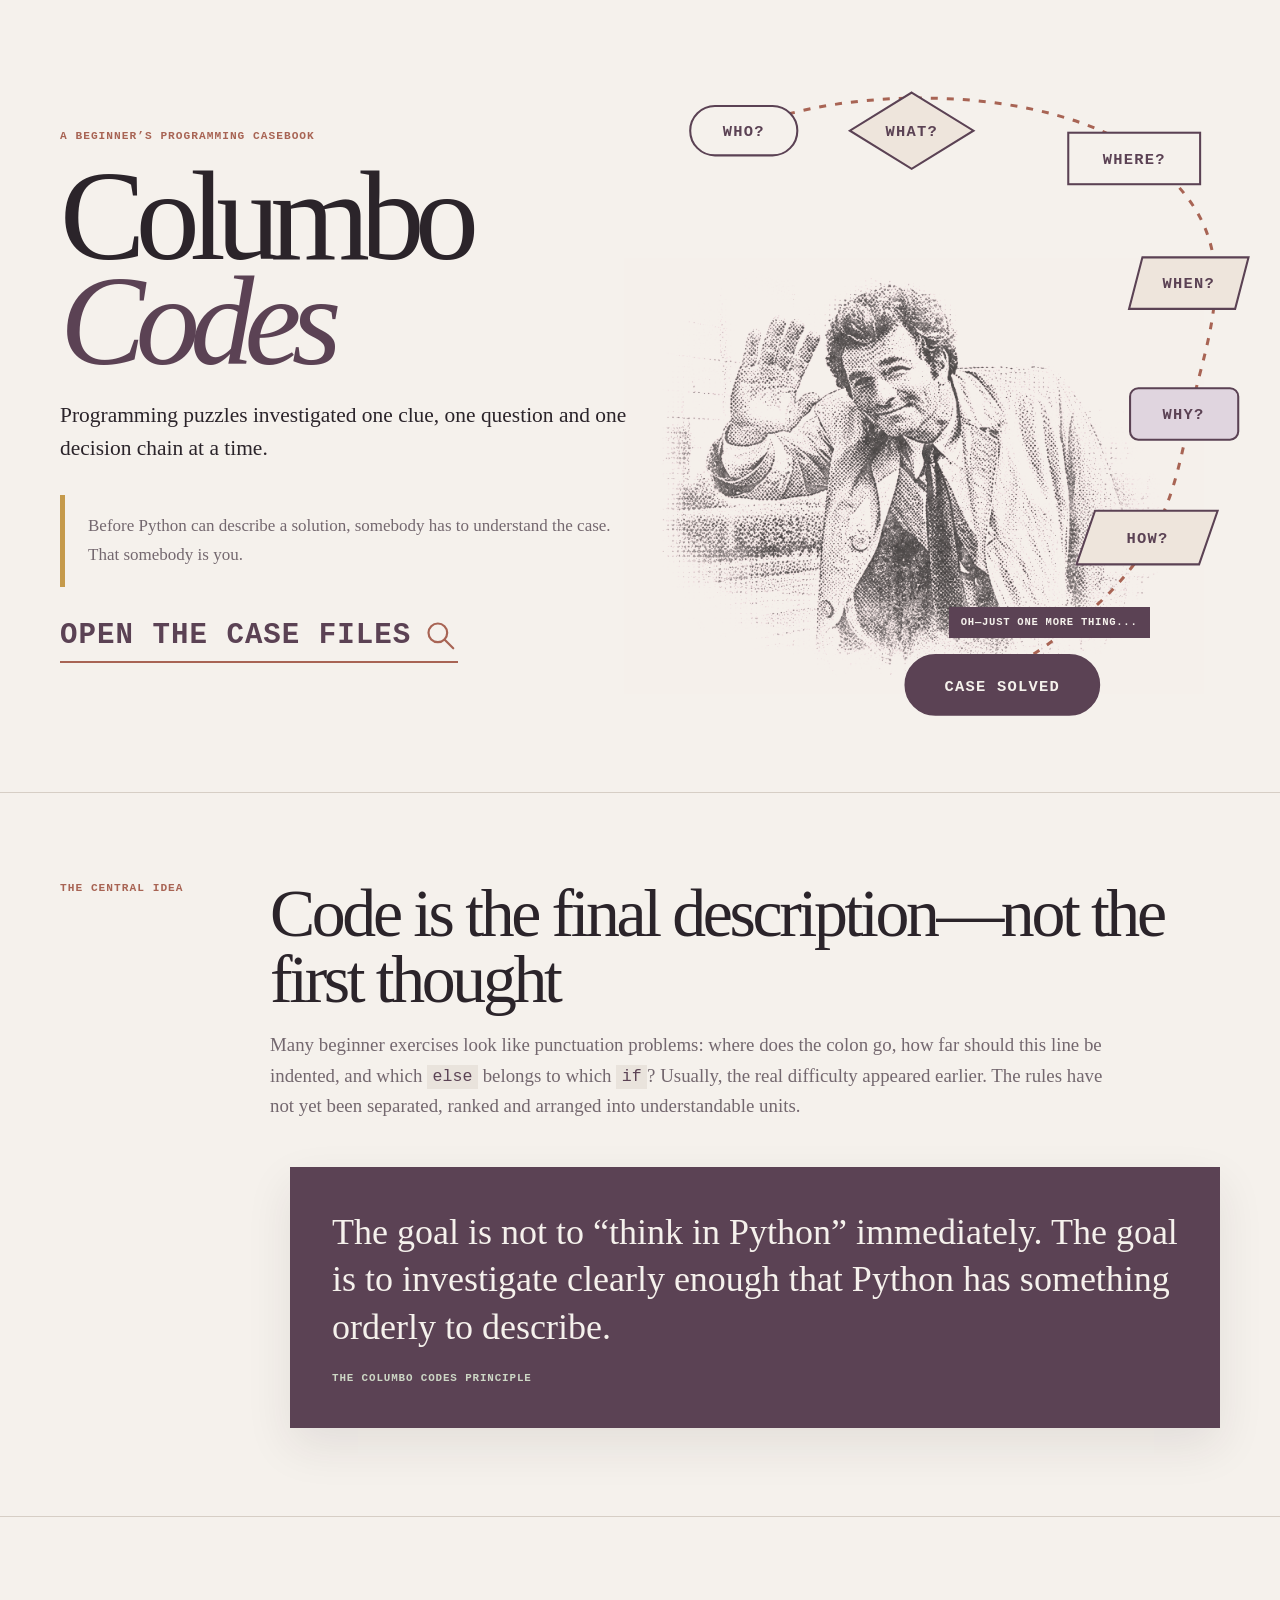
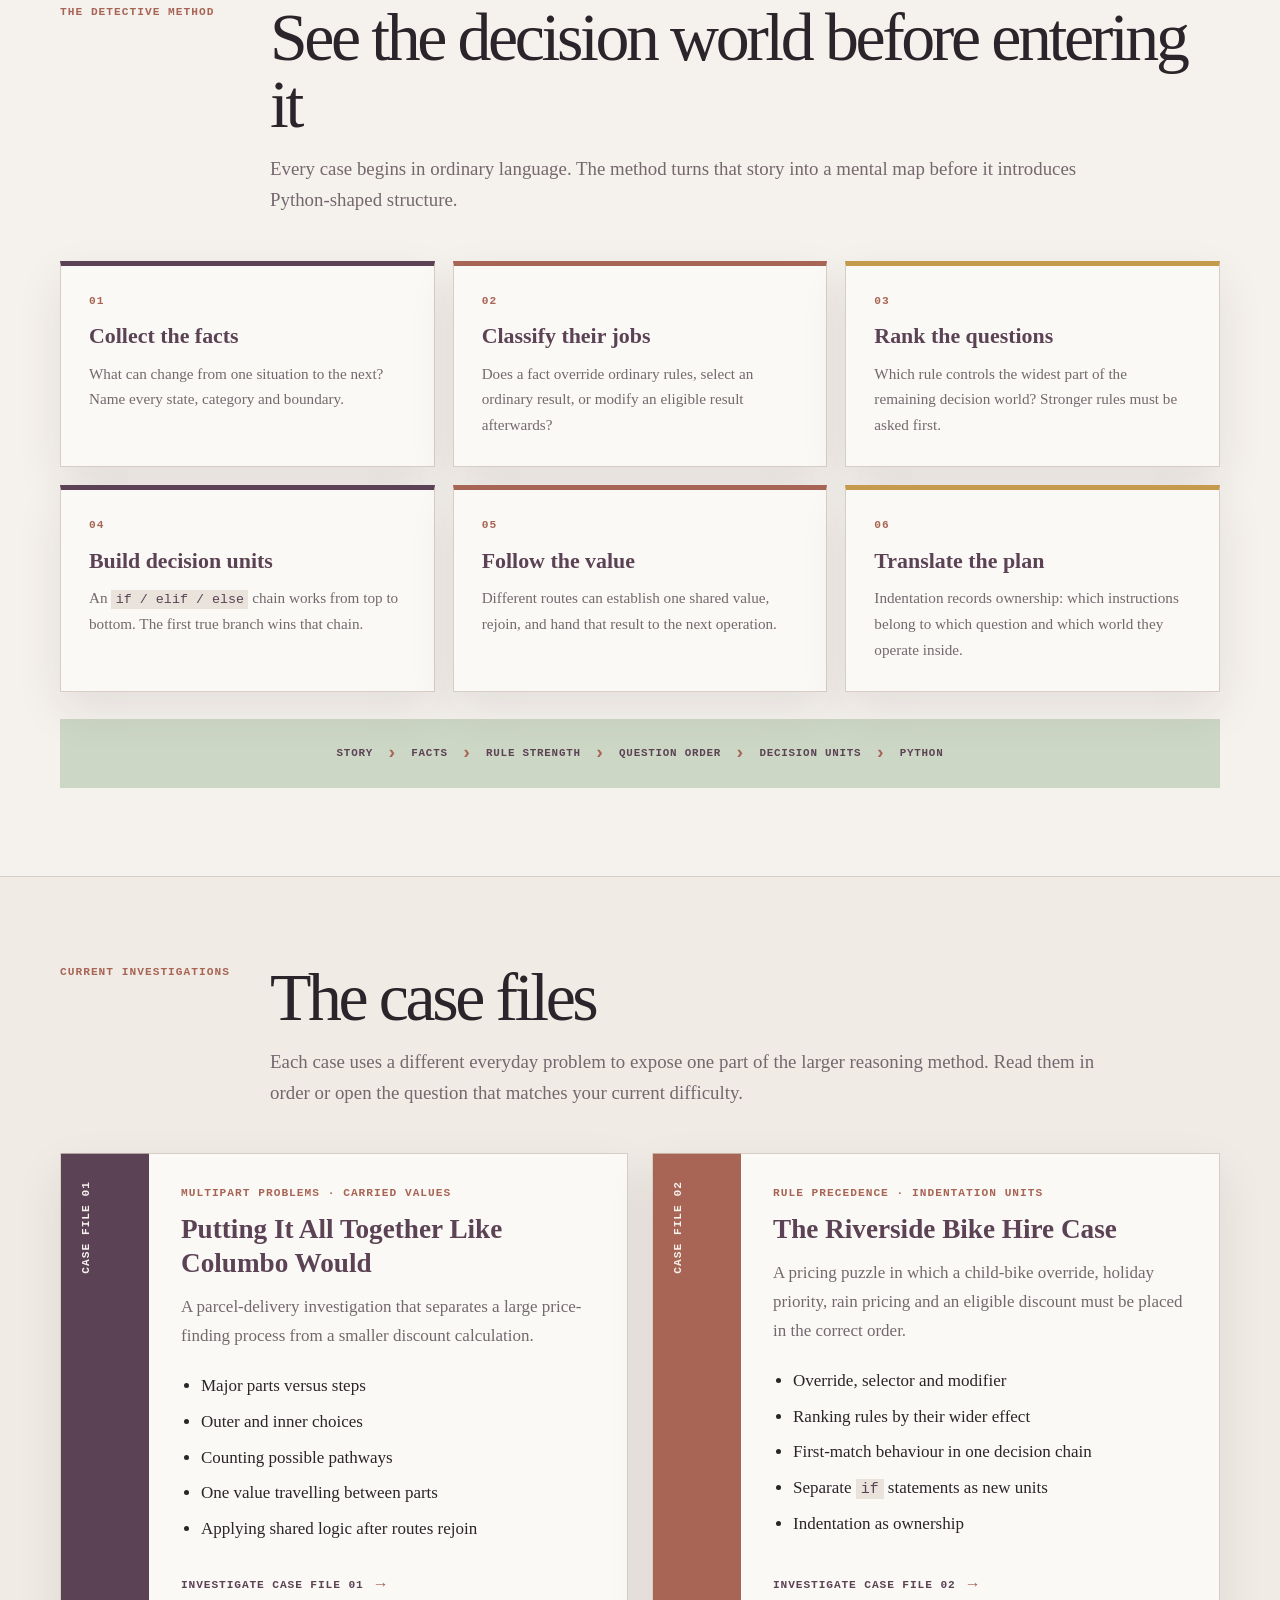
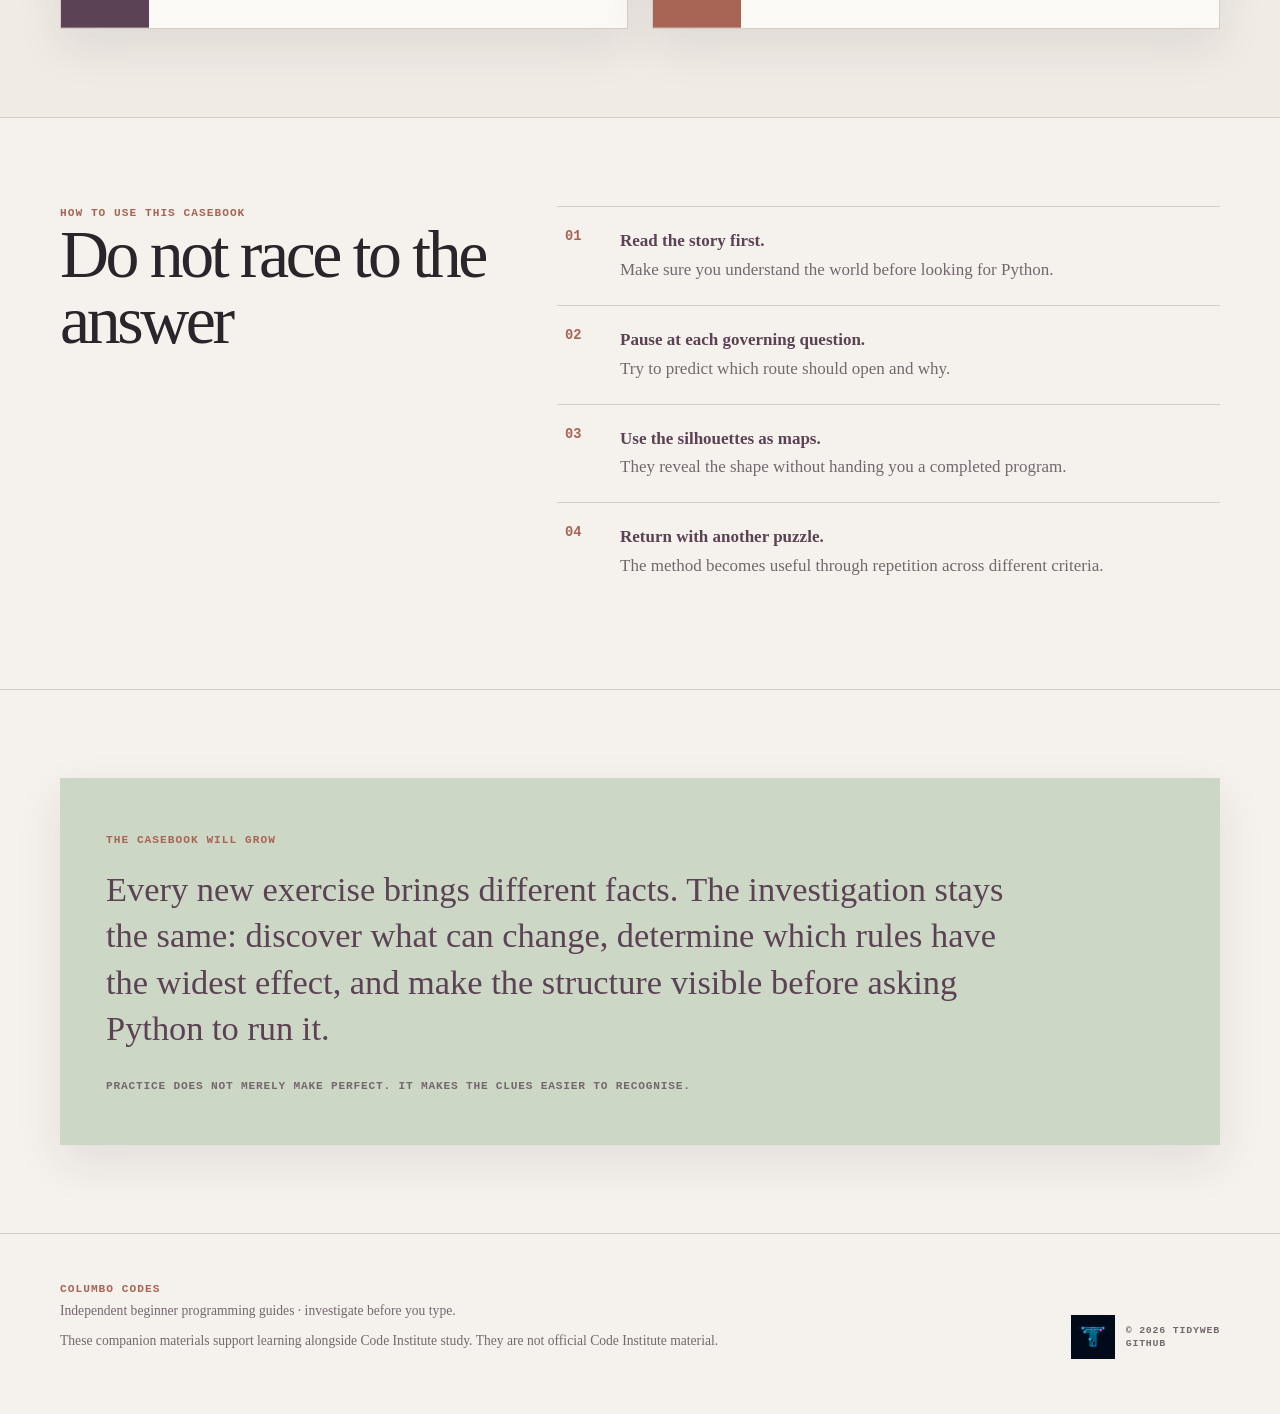
==== commit c90646a5: "Add Columbo Codes casebook hub and second case file" ====
--- a/index.html
+++ b/index.html
@@ -1,744 +1,226 @@
-<!DOCTYPE html>
+<!doctype html>
 <html lang="en">
 <head>
-<meta charset="utf-8">
-<meta name="viewport" content="width=device-width, initial-scale=1">
-<title>Putting It All Together Like Columbo Would</title>
-<style>
-:root {
-  --ink:#202124;
-  --muted:#5f6368;
-  --line:#dde2e8;
-  --paper:#fffdfa;
-  --blue:#1f4f82;
-  --blue-soft:#eef4fa;
-  --plum:#7d4655;
-  --plum-soft:#f5eeef;
-  --green:#4d6b4f;
-  --green-soft:#f0f5f0;
-  --orange:#9a5b34;
-  --orange-soft:#f7eee6;
-}
-
-* { box-sizing:border-box; }
-html { scroll-behavior:smooth; }
-body {
-  margin:0;
-  background:#eceff3;
-  color:var(--ink);
-  font-family:"IBM Plex Sans", system-ui, sans-serif;
-}
-.page {
-  width:min(920px, 100%);
-  margin:0 auto 60px;
-  padding:72px 92px 88px;
-  background:var(--paper);
-  box-shadow:0 8px 32px rgba(0,0,0,.14);
-}
-h1, h2, h3 { color:var(--blue); }
-h1 {
-  margin:0 0 18px;
-  font-size:36px;
-  line-height:1.18;
-  font-weight:600;
-}
-h2 {
-  margin:58px 0 20px;
-  font-size:24px;
-  line-height:1.3;
-  font-weight:500;
-}
-h3 {
-  margin:36px 0 14px;
-  font-size:18px;
-  line-height:1.35;
-  font-weight:600;
-}
-p, li {
-  font-size:17px;
-  line-height:1.8;
-}
-p { margin:0 0 22px; }
-strong { font-weight:600; }
-.subtitle {
-  margin:0 0 46px;
-  padding-bottom:24px;
-  border-bottom:1px solid var(--line);
-  color:var(--muted);
-  font-size:16px;
-  line-height:1.65;
-}
-.eyebrow {
-  margin:0 0 10px;
-  color:var(--plum);
-  font-family:"IBM Plex Mono", monospace;
-  font-size:12px;
-  font-weight:600;
-  letter-spacing:.09em;
-  text-transform:uppercase;
-}
-.story {
-  margin:0 0 34px;
-  padding:24px 28px;
-  border-left:4px solid var(--blue);
-  border-radius:0 8px 8px 0;
-  background:var(--blue-soft);
-}
-.story p {
-  margin:0 0 8px;
-  font-size:17px;
-  line-height:1.65;
-}
-.story p:last-child { margin-bottom:0; }
-.brief {
-  margin:26px 0 38px;
-  padding:2px 0 2px 24px;
-  border-left:2px solid var(--line);
-}
-.brief h3 { margin-top:0; }
-.brief ul {
-  margin:0;
-  padding-left:22px;
-}
-.brief li { margin-bottom:8px; }
-.question {
-  margin:30px 0;
-  padding:20px 24px;
-  background:var(--orange-soft);
-  border-left:4px solid var(--orange);
-  font-size:19px;
-  line-height:1.55;
-  font-weight:600;
-}
-.journey {
-  display:grid;
-  grid-template-columns:1fr 42px 1fr 42px 1fr;
-  align-items:center;
-  margin:30px 0 42px;
-}
-.journey-step {
-  min-height:126px;
-  padding:20px;
-  border-top:3px solid var(--blue);
-  background:var(--blue-soft);
-}
-.journey-step span,
-.stage-label {
-  display:block;
-  margin-bottom:9px;
-  color:var(--blue);
-  font-family:"IBM Plex Mono", monospace;
-  font-size:11px;
-  font-weight:600;
-  letter-spacing:.08em;
-  text-transform:uppercase;
-}
-.journey-step strong {
-  display:block;
-  margin-bottom:8px;
-  font-size:18px;
-  line-height:1.35;
-}
-.journey-step small {
-  color:var(--muted);
-  font-size:14px;
-  line-height:1.5;
-}
-.arrow {
-  color:var(--blue);
-  text-align:center;
-  font-size:26px;
-}
-.stage {
-  margin:34px 0 48px;
-  padding-top:28px;
-  border-top:2px solid var(--blue-soft);
-}
-.stage h3 { margin-top:0; }
-.plain-list {
-  margin:18px 0 28px;
-  padding-left:24px;
-}
-.plain-list li { margin-bottom:12px; }
-.variable-sheet {
-  width:100%;
-  margin:26px 0 34px;
-  border-collapse:collapse;
-  font-size:16px;
-}
-.variable-sheet th {
-  padding:0 16px 12px 0;
-  border-bottom:2px solid var(--blue);
-  color:var(--blue);
-  font-size:12px;
-  font-weight:600;
-  letter-spacing:.06em;
-  text-align:left;
-  text-transform:uppercase;
-}
-.variable-sheet td {
-  padding:15px 16px 15px 0;
-  border-bottom:1px solid var(--line);
-  line-height:1.55;
-  vertical-align:top;
-}
-.variable-name {
-  color:var(--plum);
-  font-family:"IBM Plex Mono", monospace;
-  font-weight:600;
-  white-space:nowrap;
-}
-.carrier {
-  display:grid;
-  grid-template-columns:1fr 180px 1fr;
-  align-items:center;
-  gap:20px;
-  margin:30px 0 42px;
-}
-.carrier-side {
-  color:var(--muted);
-  font-size:15px;
-  line-height:1.55;
-}
-.carrier-box {
-  padding:22px 14px;
-  border:2px solid var(--plum);
-  border-radius:8px;
-  background:var(--plum-soft);
-  text-align:center;
-}
-.carrier-box strong {
-  display:block;
-  color:var(--plum);
-  font-family:"IBM Plex Mono", monospace;
-  font-size:15px;
-}
-.carrier-box small {
-  display:block;
-  margin-top:8px;
-  color:var(--muted);
-  line-height:1.4;
-}
-.decision-map {
-  margin:30px 0 42px;
-  padding:28px;
-  border:1px solid var(--line);
-  background:#fff;
-}
-.decision-root {
-  width:min(420px, 100%);
-  margin:0 auto;
-  padding:17px 20px;
-  border:2px solid var(--blue);
-  background:var(--blue-soft);
-  text-align:center;
-  font-size:18px;
-  font-weight:600;
-}
-.trunk {
-  width:2px;
-  height:28px;
-  margin:0 auto;
-  background:var(--blue);
-}
-.branches {
-  position:relative;
-  display:grid;
-  grid-template-columns:1fr 1fr;
-  gap:44px;
-  padding-top:28px;
-}
-.branches::before {
-  content:"";
-  position:absolute;
-  top:0;
-  left:25%;
-  right:25%;
-  height:2px;
-  background:var(--blue);
-}
-.branch {
-  position:relative;
-  padding:20px;
-  border-top:3px solid var(--plum);
-  background:var(--plum-soft);
-}
-.branch::before {
-  content:"";
-  position:absolute;
-  top:-30px;
-  left:50%;
-  width:2px;
-  height:28px;
-  background:var(--blue);
-}
-.branch h3 {
-  margin:0 0 14px;
-  color:var(--plum);
-  text-decoration:none;
-}
-.branch ol {
-  margin:0;
-  padding-left:22px;
-}
-.branch li {
-  margin-bottom:10px;
-  font-size:15.5px;
-  line-height:1.55;
-}
-.rejoin {
-  margin:26px auto 0;
-  width:min(500px, 100%);
-  padding:18px 22px;
-  border-left:4px solid var(--green);
-  background:var(--green-soft);
-  text-align:center;
-  font-size:16px;
-  line-height:1.55;
-}
-.two-part {
-  display:grid;
-  grid-template-columns:1fr 1fr;
-  gap:24px;
-  margin:26px 0 40px;
-}
-.two-part section {
-  padding:22px 24px;
-  border-top:3px solid var(--blue);
-  background:var(--blue-soft);
-}
-.two-part section:last-child {
-  border-color:var(--green);
-  background:var(--green-soft);
-}
-.two-part h3 { margin:0 0 12px; }
-.two-part p { margin:0; font-size:15.5px; line-height:1.65; }
-.rule {
-  margin:30px 0;
-  padding:20px 24px;
-  border-left:4px solid var(--green);
-  background:var(--green-soft);
-  font-size:18px;
-  line-height:1.65;
-}
-.planning-sheet {
-  margin:26px 0 0;
-  padding:0;
-  counter-reset:planning;
-  list-style:none;
-}
-.planning-sheet li {
-  position:relative;
-  margin:0;
-  padding:18px 16px 18px 62px;
-  border-top:1px solid var(--line);
-}
-.planning-sheet li:last-child { border-bottom:1px solid var(--line); }
-.planning-sheet li::before {
-  counter-increment:planning;
-  content:counter(planning, decimal-leading-zero);
-  position:absolute;
-  top:19px;
-  left:8px;
-  color:var(--blue);
-  font-family:"IBM Plex Mono", monospace;
-  font-size:13px;
-  font-weight:600;
-}
-.planning-sheet strong { display:block; margin-bottom:3px; }
-.planning-sheet span { color:var(--muted); font-size:15px; line-height:1.55; }
-.closing {
-  margin-top:54px;
-  padding-top:28px;
-  border-top:2px solid var(--blue);
-  color:var(--blue);
-  font-size:21px;
-  font-weight:600;
-  line-height:1.55;
-}
-footer {
-  margin-top:56px;
-  padding-top:20px;
-  border-top:1px solid var(--line);
-  color:var(--muted);
-  font-size:13px;
-  line-height:1.6;
-  text-align:center;
-}
-
-@media (max-width:760px) {
-  .page { padding:48px 26px 64px; box-shadow:none; }
-  h1 { font-size:31px; }
-  h2 { margin-top:48px; }
-  .journey { grid-template-columns:1fr; gap:0; }
-  .journey-step { min-height:auto; }
-  .arrow { padding:8px 0; transform:rotate(90deg); }
-  .carrier { grid-template-columns:1fr; text-align:center; }
-  .branches { grid-template-columns:1fr; gap:26px; padding-top:0; }
-  .branches::before, .branch::before, .trunk { display:none; }
-  .two-part { grid-template-columns:1fr; }
-  .decision-map { padding:20px 16px; }
-  .variable-sheet { display:block; overflow-x:auto; }
-}
-
-@media print {
-  body { background:#fff; }
-  .page { width:100%; margin:0; padding:28px 34px; box-shadow:none; }
-  .decision-map, .story, .journey-step, .branch, .two-part section {
-    print-color-adjust:exact;
-    -webkit-print-color-adjust:exact;
-  }
-}
-</style>
-<link rel="stylesheet" href="assets/putting-it-all-together/styles.css?v=20260717-153907">
+  <meta charset="utf-8">
+  <meta name="viewport" content="width=device-width, initial-scale=1">
+  <meta name="description" content="Columbo Codes: beginner programming guides that investigate the problem before writing the code.">
+  <title>Columbo Codes — Investigate Before You Type</title>
+  <link rel="stylesheet" href="assets/columbo-codes-index/styles.css?v=20260717-180700">
 </head>
-<body class="afg-page">
-<header class="case-hero" id="top">
-  <div class="case-shell">
-    <img class="columbo-mark" src="assets/putting-it-all-together/columbo-quartertone.png" alt="" aria-hidden="true">
+<body>
+<header class="hero">
+  <div class="shell hero-grid">
     <div class="hero-copy">
-      <div class="case-label">A beginner’s field guide · thinking before typing</div>
-      <h1>Putting It All Together <em>Like Columbo Would</em></h1>
-      <p class="hero-dek">How to investigate a multipart programming problem, find the first question, and follow one important value from the opening clues to the final answer.</p>
-      <p class="hero-aside">Columbo never begins with the clever conclusion. He notices the facts, asks which question comes first, and keeps following the thread until every loose end belongs somewhere.</p>
+      <div class="eyebrow">A beginner’s programming casebook</div>
+      <h1>Columbo <em>Codes</em></h1>
+      <p class="dek">Programming puzzles investigated one clue, one question and one decision chain at a time.</p>
+      <p class="hero-note">Before Python can describe a solution, somebody has to understand the case. That somebody is you.</p>
+      <a class="case-link primary-link" href="#case-files">
+        <span class="primary-link-text">Open the case files</span>
+        <svg class="search-mark" viewBox="0 0 64 64" aria-hidden="true">
+          <circle cx="27" cy="27" r="17"></circle>
+          <path d="M39 39 55 55"></path>
+        </svg>
+      </a>
+    </div>
+    <div class="portrait-wrap">
+      <svg class="detective-route" viewBox="0 0 620 650" role="img" aria-label="A trail of detective questions leading from Who to What, Where, When, Why and How, then to Case solved">
+        <defs>
+          <marker id="route-arrow" markerWidth="8" markerHeight="8" refX="6" refY="4" orient="auto">
+            <path d="M0 0 8 4 0 8Z"></path>
+          </marker>
+        </defs>
+        <path class="route-line" d="M105 54 C210 8 404 12 493 78 S570 211 548 294 S530 450 432 530 S314 584 294 605"></path>
+        <g class="route-node route-who">
+          <rect x="54" y="31" width="104" height="48" rx="24"></rect>
+          <text x="106" y="60">WHO?</text>
+        </g>
+        <g class="route-node route-what">
+          <path d="M269 18 329 55 269 92 209 55Z"></path>
+          <text x="269" y="60">WHAT?</text>
+        </g>
+        <g class="route-node route-where">
+          <rect x="421" y="57" width="128" height="50"></rect>
+          <text x="485" y="87">WHERE?</text>
+        </g>
+        <g class="route-node route-when">
+          <path d="M493 178h103l-13 50h-103Z"></path>
+          <text x="538" y="208">WHEN?</text>
+        </g>
+        <g class="route-node route-why">
+          <rect x="481" y="305" width="105" height="50" rx="8"></rect>
+          <text x="533" y="335">WHY?</text>
+        </g>
+        <g class="route-node route-how">
+          <path d="M447 424h119l-18 52h-119Z"></path>
+          <text x="498" y="455">HOW?</text>
+        </g>
+        <g class="route-solved">
+          <rect x="263" y="564" width="188" height="58" rx="29"></rect>
+          <text x="357" y="599">CASE SOLVED</text>
+        </g>
+      </svg>
+      <img src="assets/columbo-codes-index/columbo-hello.png" alt="A halftone illustration of Lieutenant Columbo greeting the reader">
+      <span>Oh—just one more thing...</span>
     </div>
   </div>
 </header>
 
-<nav class="case-nav" aria-label="Guide sections">
-  <div class="case-shell">
-    <a href="#scene">The scene</a>
-    <a href="#whole-route">Whole route</a>
-    <a href="#facts">Changing facts</a>
-    <a href="#handoff">Value handoff</a>
-    <a href="#first-question">First question</a>
-    <a href="#build-order">Build order</a>
-    <a href="#silhouette">Code silhouette</a>
-    <a href="#planning-sheet">Planning sheet</a>
-  </div>
-</nav>
-
 <main>
-  <section class="case-section" id="scene">
-    <div class="case-shell">
+  <section class="section intro">
+    <div class="shell">
       <div class="section-head">
-        <div class="step-kicker">00 / Set the scene</div>
-        <h2>First, enter the world of the problem</h2>
-      </div>
-      <div class="scene">
-        <div class="story-panel" aria-label="Parcel delivery story">
-          <p>Maya runs the counter at a neighbourhood parcel shop.</p>
-          <p>Customers choose either standard delivery or express delivery.</p>
-          <p>The parcel’s weight determines the charge within that service.</p>
-          <p>Rewards members receive a discount after the basic charge has been found.</p>
-          <p>Maya needs one final amount to appear on the till.</p>
+        <div class="kicker">The central idea</div>
+        <div>
+          <h2>Code is the final description—not the first thought</h2>
+          <p class="lead">Many beginner exercises look like punctuation problems: where does the colon go, how far should this line be indented, and which <code>else</code> belongs to which <code>if</code>? Usually, the real difficulty appeared earlier. The rules have not yet been separated, ranked and arranged into understandable units.</p>
         </div>
-        <aside class="case-note">
-          <strong>The program is simply a careful version of Maya’s thought process.</strong>
-          <small>Scene first · machinery later</small>
-        </aside>
-      </div>
-
-      <div class="brief-grid">
-        <article class="brief-card part-a">
-          <span class="part-mark">Part A · Basic Charge Finder</span>
-          <h3>Determine the basic delivery charge</h3>
-          <ul>
-            <li>Express: £8 under 2 kg, £12 from 2 kg to under 10 kg, £18 at 10 kg or more.</li>
-            <li>Standard: £3 under 2 kg, £6 from 2 kg to under 10 kg, £9 at 10 kg or more.</li>
-          </ul>
-        </article>
-        <article class="brief-card part-b">
-          <span class="part-mark">Part B · Discount Calculator</span>
-          <h3>Apply the rewards discount</h3>
-          <p>Members receive 15% off. Everyone else keeps the basic charge unchanged.</p>
-        </article>
-      </div>
-      <div class="honest-note"><strong>Let’s be honest about the workload:</strong> Part A is the meat of the project. Part B is a smaller finishing operation once Part A reliably hands it one basic charge.</div>
-    </div>
-  </section>
-
-  <section class="case-section" id="whole-route">
-    <div class="case-shell">
+      </div>
+
+      <blockquote>
+        <p>The goal is not to “think in Python” immediately. The goal is to investigate clearly enough that Python has something orderly to describe.</p>
+        <small>The Columbo Codes principle</small>
+      </blockquote>
+    </div>
+  </section>
+
+  <section class="section method">
+    <div class="shell">
       <div class="section-head">
-        <div class="step-kicker">01 / Survey the case</div>
+        <div class="kicker">The detective method</div>
         <div>
-          <h2>See the whole journey before examining the details</h2>
-          <div class="code-tip">
-            <span class="code-tip-label">Code Tip</span>
-            <p class="lead">Do not begin by worrying about indentation, or commas, or bracket types. Begin by seeing the flow: collect the facts, determine one matching charge, then apply one later membership decision.</p>
+          <h2>See the decision world before entering it</h2>
+          <p class="lead">Every case begins in ordinary language. The method turns that story into a mental map before it introduces Python-shaped structure.</p>
+        </div>
+      </div>
+
+      <div class="method-grid">
+        <article>
+          <span class="step">01</span>
+          <h3>Collect the facts</h3>
+          <p>What can change from one situation to the next? Name every state, category and boundary.</p>
+        </article>
+        <article>
+          <span class="step">02</span>
+          <h3>Classify their jobs</h3>
+          <p>Does a fact override ordinary rules, select an ordinary result, or modify an eligible result afterwards?</p>
+        </article>
+        <article>
+          <span class="step">03</span>
+          <h3>Rank the questions</h3>
+          <p>Which rule controls the widest part of the remaining decision world? Stronger rules must be asked first.</p>
+        </article>
+        <article>
+          <span class="step">04</span>
+          <h3>Build decision units</h3>
+          <p>An <code>if / elif / else</code> chain works from top to bottom. The first true branch wins that chain.</p>
+        </article>
+        <article>
+          <span class="step">05</span>
+          <h3>Follow the value</h3>
+          <p>Different routes can establish one shared value, rejoin, and hand that result to the next operation.</p>
+        </article>
+        <article>
+          <span class="step">06</span>
+          <h3>Translate the plan</h3>
+          <p>Indentation records ownership: which instructions belong to which question and which world they operate inside.</p>
+        </article>
+      </div>
+
+      <div class="method-thread" aria-label="Columbo Codes teaching sequence">
+        <span>Story</span><b aria-hidden="true">›</b>
+        <span>Facts</span><b aria-hidden="true">›</b>
+        <span>Rule strength</span><b aria-hidden="true">›</b>
+        <span>Question order</span><b aria-hidden="true">›</b>
+        <span>Decision units</span><b aria-hidden="true">›</b>
+        <span>Python</span>
+      </div>
+    </div>
+  </section>
+
+  <section class="section cases" id="case-files">
+    <div class="shell">
+      <div class="section-head">
+        <div class="kicker">Current investigations</div>
+        <div>
+          <h2>The case files</h2>
+          <p class="lead">Each case uses a different everyday problem to expose one part of the larger reasoning method. Read them in order or open the question that matches your current difficulty.</p>
+        </div>
+      </div>
+
+      <div class="case-grid">
+        <article class="case-card case-one">
+          <a class="case-number" href="Putting It All Together.html" aria-label="Open Case File 01: Putting It All Together Like Columbo Would">Case File 01</a>
+          <div class="case-body">
+            <span class="case-type">Multipart problems · carried values</span>
+            <h3><a href="Putting It All Together.html">Putting It All Together Like Columbo Would</a></h3>
+            <p>A parcel-delivery investigation that separates a large price-finding process from a smaller discount calculation.</p>
+            <ul>
+              <li>Major parts versus steps</li>
+              <li>Outer and inner choices</li>
+              <li>Counting possible pathways</li>
+              <li>One value travelling between parts</li>
+              <li>Applying shared logic after routes rejoin</li>
+            </ul>
+            <a class="case-link" href="Putting It All Together.html">Investigate Case File 01 <span aria-hidden="true">→</span></a>
           </div>
-        </div>
-      </div>
-      <div class="journey" aria-label="Overall program journey">
-        <div class="journey-card">
-          <span class="part-mark">Inputs</span>
-          <strong>Collect the facts</strong>
-          <small>Delivery type, parcel weight and membership.</small>
-        </div>
-        <div class="journey-arrow" aria-hidden="true">››</div>
-        <div class="journey-card part-a">
-          <span class="part-mark">Part A</span>
-          <strong>Determine the matching basic charge</strong>
-          <small>No charge is “best.” The customer’s facts determine which of the six charges applies.</small>
-        </div>
-        <div class="journey-arrow" aria-hidden="true">››</div>
-        <div class="journey-card part-b">
-          <span class="part-mark">Part B</span>
-          <strong>Run the Discount Calculator</strong>
-          <small>Use the charge Part A has already produced.</small>
-        </div>
-      </div>
-      <div class="investigator-question">What has to be known first—and what value must survive long enough to reach the second part?<small>Columbo’s governing question</small></div>
-    </div>
-  </section>
-
-  <section class="case-section" id="facts">
-    <div class="case-shell">
-      <div class="section-head">
-        <div class="step-kicker">02 / List the clues</div>
-        <div>
-          <h2>Pull out the facts that can change the answer</h2>
-          <p class="lead">Read once for the story. Read again to mark every fact that can vary for the next customer. Then count and name its possible states so no branch remains hidden.</p>
-        </div>
-      </div>
-      <div class="facts-wrap" role="region" aria-label="Changing facts and possible pathways" tabindex="0">
-        <table class="facts-table">
-          <thead>
-            <tr>
-              <th>Clue</th>
-              <th>Changing fact</th>
-              <th>Question Maya asks</th>
-              <th>How many?</th>
-              <th>Possibilities</th>
-              <th>Job in the task</th>
-            </tr>
-          </thead>
-          <tbody>
-            <tr>
-              <td class="fact-id">01</td>
-              <td class="fact-name">Delivery type</td>
-              <td>Which service did the customer choose?</td>
-              <td><span class="path-count">×2</span></td>
-              <td>Express; standard</td>
-              <td>Selects the correct price list.</td>
-            </tr>
-            <tr>
-              <td class="fact-id">02</td>
-              <td class="fact-name">Parcel weight</td>
-              <td>Which weight band contains this parcel?</td>
-              <td><span class="path-count">×3</span></td>
-              <td>Under 2 kg; 2 kg to under 10 kg; 10 kg or more</td>
-              <td>Determines one charge within the selected list.</td>
-            </tr>
-            <tr>
-              <td class="fact-id">03</td>
-              <td class="fact-name">Membership</td>
-              <td>Is the customer a rewards member?</td>
-              <td><span class="path-count">×2</span></td>
-              <td>Member; not a member <span class="boolean">Boolean</span></td>
-              <td>Determines whether Part B changes the charge.</td>
-            </tr>
-          </tbody>
-        </table>
-      </div>
-      <div class="six-route-note"><strong>Count the pieces:</strong> Part A contains two delivery routes, and each route contains three weight bands. That produces six possible basic-charge outcomes. Part B is a later two-state membership decision; it is not another weight route.</div>
-    </div>
-  </section>
-
-  <section class="case-section" id="handoff">
-    <div class="case-shell">
-      <div class="section-head">
-        <div class="step-kicker">03 / Follow the evidence</div>
-        <div>
-          <h2>Name the value that travels between the parts</h2>
-          <p class="lead">Part A must hand its result to Part B. We therefore need one consistently named place capable of carrying whichever charge the customer’s facts determine.</p>
-        </div>
-      </div>
-      <div class="handoff" aria-label="Part A passes the delivery charge to Part B">
-        <article class="handoff-card source">
-          <span class="part-mark">Part A</span>
-          <strong>Basic Charge Finder</strong>
-          <p>All six valid routes finish by establishing one basic charge.</p>
-        </article>
-        <div class="handoff-arrow" aria-hidden="true">››</div>
-        <article class="handoff-card value">
-          <div>
-            <span class="part-mark">The travelling value</span>
-            <code>delivery_charge</code>
-            <p>Unknown before Part A.<br>Known after Part A.</p>
+        </article>
+
+        <article class="case-card case-two">
+          <a class="case-number" href="Bike Hire Detective Guide.html" aria-label="Open Case File 02: The Riverside Bike Hire Case">Case File 02</a>
+          <div class="case-body">
+            <span class="case-type">Rule precedence · indentation units</span>
+            <h3><a href="Bike Hire Detective Guide.html">The Riverside Bike Hire Case</a></h3>
+            <p>A pricing puzzle in which a child-bike override, holiday priority, rain pricing and an eligible discount must be placed in the correct order.</p>
+            <ul>
+              <li>Override, selector and modifier</li>
+              <li>Ranking rules by their wider effect</li>
+              <li>First-match behaviour in one decision chain</li>
+              <li>Separate <code>if</code> statements as new units</li>
+              <li>Indentation as ownership</li>
+            </ul>
+            <a class="case-link" href="Bike Hire Detective Guide.html">Investigate Case File 02 <span aria-hidden="true">→</span></a>
           </div>
         </article>
-        <div class="handoff-arrow" aria-hidden="true">››</div>
-        <article class="handoff-card target">
-          <span class="part-mark">Part B</span>
-          <strong>Discount Calculator</strong>
-          <p>Receives the charge and either adjusts it or leaves it unchanged.</p>
-        </article>
-      </div>
-      <p>The variable is not six boxes for six prices. It is one labelled box. Part B does not need to know which route filled it; it only needs the value now inside.</p>
-    </div>
-  </section>
-
-  <section class="case-section" id="first-question">
-    <div class="case-shell">
-      <div class="section-head">
-        <div class="step-kicker">04 / Ask the first question</div>
-        <div>
-          <h2>Find the outer choice before the inner choices</h2>
-          <p class="lead">Weight appears several times in the task, but it is not the first question. Maya cannot interpret the weight until she knows which price list applies.</p>
-        </div>
-      </div>
-      <div class="investigator-question">Did the customer choose express delivery?<small>Part A’s first question · the outer choice</small></div>
-      <div class="decision-map" aria-label="Part A decision map">
-        <div class="decision-root">Did the customer choose express delivery?</div>
-        <div class="map-trunk" aria-hidden="true"></div>
-        <div class="map-branches">
-          <article class="map-branch">
-            <h3>Yes — enter the express route</h3>
-            <ol>
-              <li>Under 2 kg? Determine £8.</li>
-              <li>From 2 kg to under 10 kg? Determine £12.</li>
-              <li>10 kg or more? Determine £18.</li>
-            </ol>
-          </article>
-          <article class="map-branch">
-            <h3>No — enter the standard route</h3>
-            <ol>
-              <li>Under 2 kg? Determine £3.</li>
-              <li>From 2 kg to under 10 kg? Determine £6.</li>
-              <li>10 kg or more? Determine £9.</li>
-            </ol>
-          </article>
-        </div>
-        <div class="map-rejoin"><strong>Both routes rejoin here.</strong><br>One matching amount is now held in <code>delivery_charge</code>.</div>
-      </div>
-      <div class="outer-inner">
-        <article>
-          <span class="part-mark">Outer choice</span>
-          <h3>Select the world or rulebook</h3>
-          <p>Express or standard decides which complete price list is relevant.</p>
-        </article>
-        <article>
-          <span class="part-mark">Inner choice</span>
-          <h3>Ask the smaller question inside it</h3>
-          <p>The weight band becomes meaningful only after the correct delivery route has been opened.</p>
-        </article>
-      </div>
-      <p>This is why Part A feels larger than Part B: it genuinely contains more changing facts, more possible routes and a decision nested inside another decision.</p>
-    </div>
-  </section>
-
-  <section class="case-section" id="build-order">
-    <div class="case-shell">
-      <div class="section-head">
-        <div class="step-kicker">05 / Build in dependency order</div>
-        <div>
-          <h2>Finish the difficult part, then plug in the small part</h2>
-          <p class="lead">The discount applies whatever the delivery route and whatever the parcel weight. It therefore belongs after all six pricing routes have rejoined.</p>
-        </div>
-      </div>
-      <div class="build-order">
-        <article class="meat">
-          <span class="part-mark">Build first · Part A</span>
-          <h3>The meat of the project</h3>
-          <p>Build the outer delivery choice, the inner weight choices, and the dependable handoff. Do not leave Part A until every possible route establishes <code>delivery_charge</code>.</p>
-        </article>
-        <article class="plug-in">
-          <span class="part-mark">Plug in afterwards · Part B</span>
-          <h3>The finishing operation</h3>
-          <p>Ask once whether the customer is a member. Discount the carried charge or leave it alone.</p>
-        </article>
-      </div>
-      <div class="honest-note"><strong>Why not place the membership check inside every price route?</strong> Because that would repeat the same discount logic six times. Wait until the routes rejoin, then apply the decision once. That's the smart way to work, and we like working less.</div>
-      <div class="code-tip">
-        <span class="code-tip-label">Code Tip</span>
-        <p>Returning to the far-left margin in the eventual Python expresses this same idea: Part A’s whole express-or-standard investigation has finished, and the program is ready for something that applies to everyone.</p>
-      </div>
-    </div>
-  </section>
-
-  <section class="case-section" id="silhouette">
-    <div class="case-shell">
-      <div class="section-head">
-        <div class="step-kicker">06 / See the silhouette</div>
-        <div>
-          <h2>Recognise the shape before writing the code</h2>
-          <p class="lead">You already understand this structure in human terms. The outline below introduces the Python decision words without filling in prices, calculations or a completed solution.</p>
-        </div>
-      </div>
-      <div class="skeleton">
-        <div class="shape-legend"><span><b>◆</b> decision</span><span><b>■</b> variable or carried value</span><span><b>▸</b> route or outcome</span></div>
-        <ul class="tree" aria-label="Non-runnable code silhouette">
-          <li><span class="node value">delivery type</span></li>
-          <li><span class="node value">parcel weight</span></li>
-          <li><span class="node value">membership</span></li>
-          <li><span class="node value">delivery_charge waits to be determined</span></li>
-          <li>
-            <span class="node decision">Part A outer if — delivery type?</span>
-            <ul>
-              <li>
-                <span class="node route">express route</span>
-                <ul>
-                  <li><span class="node decision">inner if — first weight band?</span></li>
-                  <li><span class="node decision">elif — second weight band?</span></li>
-                  <li><span class="node decision">else — remaining weight band</span></li>
-                </ul>
-              </li>
-              <li>
-                <span class="node route">outer else — standard route</span>
-                <ul>
-                  <li><span class="node decision">inner if — first weight band?</span></li>
-                  <li><span class="node decision">elif — second weight band?</span></li>
-                  <li><span class="node decision">else — remaining weight band</span></li>
-                </ul>
-              </li>
-            </ul>
-          </li>
-          <li><span class="node value rejoin-node">all routes rejoin with delivery_charge known</span></li>
-          <li><span class="node decision">Part B — membership question?</span></li>
-          <li><span class="node route">discount the charge or leave it unchanged</span></li>
-        </ul>
-      </div>
-      <div class="code-tip">
-        <span class="code-tip-label">Code Tip</span>
-        <p>Indentation will eventually mirror this thinking. It is not decoration: it records which question you are currently inside and which route an instruction belongs to.</p>
-      </div>
-    </div>
-  </section>
-
-  <section class="case-section" id="planning-sheet">
-    <div class="case-shell">
-      <div class="section-head">
-        <div class="step-kicker">07 / Reuse the method</div>
-        <h2>A planning sheet for the next case</h2>
-      </div>
-      <ol class="planning-sheet">
-        <li><strong>Set the scene.</strong><span>Who is doing what, why does it matter, and what final result do they need?</span></li>
-        <li><strong>Separate the major parts.</strong><span>What must be completed first, and what can be plugged in only afterwards?</span></li>
-        <li><strong>List the changing facts.</strong><span>What can vary, how many states or categories does each fact have, and what are their boundaries?</span></li>
-        <li><strong>Name the travelling value.</strong><span>What result must one part hand to the next, and what single name will carry it?</span></li>
-        <li><strong>Find Part A’s first question.</strong><span>Which outer choice selects the correct world, route or rulebook?</span></li>
-        <li><strong>Open the inner choices.</strong><span>Which smaller questions become meaningful only after the outer route is known?</span></li>
-        <li><strong>Count and rejoin the routes.</strong><span>Does every valid ending establish the same shared value?</span></li>
-        <li><strong>Plug in Part B once.</strong><span>What later operation can act on the carried value without knowing its route history?</span></li>
-        <li><strong>Look at the silhouette.</strong><span>Can you sketch the nested shape with partial terms before writing runnable syntax?</span></li>
-        <li><strong>Only then translate the plan.</strong><span>Use Python to describe a structure you already understand.</span></li>
+      </div>
+    </div>
+  </section>
+
+  <section class="section how-to-use">
+    <div class="shell use-grid">
+      <div>
+        <div class="kicker">How to use this casebook</div>
+        <h2>Do not race to the answer</h2>
+      </div>
+      <ol>
+        <li><strong>Read the story first.</strong><span>Make sure you understand the world before looking for Python.</span></li>
+        <li><strong>Pause at each governing question.</strong><span>Try to predict which route should open and why.</span></li>
+        <li><strong>Use the silhouettes as maps.</strong><span>They reveal the shape without handing you a completed program.</span></li>
+        <li><strong>Return with another puzzle.</strong><span>The method becomes useful through repetition across different criteria.</span></li>
       </ol>
-      <blockquote class="closing-quote">The goal is not to “think in Python” immediately. The goal is to investigate clearly enough that Python has something orderly to describe.<small>Case closed—for now&nbsp;&nbsp;😂</small></blockquote>
+    </div>
+  </section>
+
+  <section class="section closing">
+    <div class="shell">
+      <div class="closing-box">
+        <span class="kicker">The casebook will grow</span>
+        <p>Every new exercise brings different facts. The investigation stays the same: discover what can change, determine which rules have the widest effect, and make the structure visible before asking Python to run it.</p>
+        <small>Practice does not merely make perfect. It makes the clues easier to recognise.</small>
+      </div>
     </div>
   </section>
 </main>
 
-<footer class="case-footer">
-  <div class="case-shell footer-grid">
-    <div class="footer-copy">
-      <span class="part-mark">Beginner’s Programming Field Guide</span>
-      <p>Putting It All Together Like Columbo Would · Scene → Clues → First Question → Outer Choice → Inner Choice → Shared Value → Next Part</p>
-      <p>This independent companion guide supports learning alongside Code Institute study. It is not official Code Institute material.</p>
-    </div>
-    <a class="tidyweb-mark" href="https://github.com/TidyWeb/" target="_blank" rel="noopener">
-      <img src="assets/putting-it-all-together/tidyweb_logo.png" alt="TidyWeb logo" width="44" height="44">
+<footer>
+  <div class="shell footer-grid">
+    <div>
+      <span class="kicker">Columbo Codes</span>
+      <p>Independent beginner programming guides · investigate before you type.</p>
+      <p>These companion materials support learning alongside Code Institute study. They are not official Code Institute material.</p>
+    </div>
+    <a class="tidyweb" href="https://github.com/TidyWeb/" target="_blank" rel="noopener">
+      <img src="assets/columbo-codes-index/tidyweb_logo.png" width="44" height="44" alt="TidyWeb logo">
       <span>© 2026 TidyWeb<br>GitHub</span>
     </a>
   </div>
--- a/assets/columbo-codes-index/styles.css
+++ b/assets/columbo-codes-index/styles.css
@@ -0,0 +1,112 @@
+:root{
+  --paper:#f5f1ec;
+  --panel:#fbf9f5;
+  --ink:#2b242a;
+  --plum:#5b4254;
+  --sage:#cdd7c5;
+  --terracotta:#a86454;
+  --brass:#c59a4b;
+  --muted:#74686f;
+  --line:#d6cec5;
+  --mono:ui-monospace,SFMono-Regular,Menlo,Consolas,monospace;
+  --serif:Georgia,"Times New Roman",serif;
+  --shadow:0 18px 44px rgba(43,36,42,.09);
+}
+*{box-sizing:border-box}
+html{scroll-behavior:smooth}
+body{margin:0;background:var(--paper);color:var(--ink);font:17px/1.7 var(--serif)}
+.shell{width:min(1160px,calc(100% - 40px));margin:auto}
+.hero{min-height:88vh;border-bottom:1px solid var(--line);overflow:hidden}
+.hero-grid{display:grid;grid-template-columns:1.03fr .97fr;align-items:center;gap:42px;min-height:88vh;padding:62px 0}
+.hero-copy{position:relative;z-index:1}
+.eyebrow,.kicker,.case-number,.case-type,.step{font:700 .7rem/1.4 var(--mono);letter-spacing:.09em;text-transform:uppercase}
+.eyebrow,.kicker{color:var(--terracotta)}
+h1{margin:20px 0 25px;font:500 clamp(4.8rem,10vw,8.8rem)/.82 var(--serif);letter-spacing:-.075em}
+h1 em{display:block;color:var(--plum);font-weight:400}
+.dek{max-width:620px;margin:0;font-size:1.34rem;line-height:1.52}
+.hero-note{max-width:620px;margin:31px 0 0;padding:17px 0 17px 23px;border-left:5px solid var(--brass);color:var(--muted)}
+.portrait-wrap{position:relative;min-height:620px}
+.portrait-wrap img{position:absolute;z-index:1;left:-10%;bottom:2%;display:block;width:107%;max-width:none;mix-blend-mode:multiply;filter:sepia(.15) hue-rotate(285deg) saturate(.72)}
+.portrait-wrap span{position:absolute;right:13%;bottom:11%;z-index:3;padding:8px 12px;background:var(--plum);color:var(--paper);font:700 .66rem/1.4 var(--mono);letter-spacing:.07em;text-transform:uppercase}
+.detective-route{position:absolute;z-index:2;inset:-2% -10% -5% -8%;width:118%;height:108%;overflow:visible;font:700 15px/1 var(--mono);letter-spacing:.08em}
+.route-line{fill:none;stroke:var(--terracotta);stroke-width:3;stroke-dasharray:7 9;marker-end:url(#route-arrow)}
+.route-line,.route-node,.route-solved{vector-effect:non-scaling-stroke}
+.route-node rect,.route-node path{fill:var(--paper);stroke:var(--plum);stroke-width:2}
+.route-node text,.route-solved text{fill:var(--plum);text-anchor:middle}
+.route-what path,.route-when path,.route-how path{fill:#eee5dc}
+.route-why rect{fill:#e0d5df}
+.route-solved rect{fill:var(--plum);stroke:var(--plum);stroke-width:2}
+.route-solved text{fill:var(--paper)}
+.case-link{display:inline-flex;align-items:center;gap:12px;margin-top:22px;color:var(--plum);font:700 .7rem/1.3 var(--mono);letter-spacing:.08em;text-decoration:none;text-transform:uppercase}
+.case-link span{color:var(--terracotta);font-size:1rem}
+.primary-link{margin-top:31px;padding-bottom:8px;border-bottom:2px solid var(--terracotta);font-size:1.82rem;line-height:1.15;letter-spacing:.035em}
+.primary-link .primary-link-text{color:var(--plum);font-size:inherit}
+.search-mark{width:2.2rem;height:2.2rem;flex:0 0 auto;fill:none;stroke:var(--terracotta);stroke-width:4;stroke-linecap:round}
+.section{padding:88px 0;border-bottom:1px solid var(--line)}
+.section-head{display:grid;grid-template-columns:180px minmax(0,1fr);gap:30px;margin-bottom:45px}
+.section-head h2,.use-grid h2{margin:0;font:500 clamp(2.55rem,5.3vw,4.9rem)/.98 var(--serif);letter-spacing:-.05em}
+.lead{max-width:860px;margin:16px 0 0;color:var(--muted);font-size:1.18rem;line-height:1.62}
+code{padding:.13em .33em;background:#e9e3dc;color:var(--plum);font:500 .88em/1.3 var(--mono)}
+blockquote{max-width:930px;margin:43px 0 0 auto;padding:42px;background:var(--plum);color:var(--paper);box-shadow:var(--shadow)}
+blockquote p{margin:0;font-size:clamp(1.45rem,3vw,2.25rem);line-height:1.32}
+blockquote small{display:block;margin-top:20px;color:var(--sage);font:700 .68rem/1.4 var(--mono);letter-spacing:.08em;text-transform:uppercase}
+.method-grid{display:grid;grid-template-columns:repeat(3,1fr);gap:18px}
+.method-grid article{padding:28px;border:1px solid var(--line);border-top:5px solid var(--plum);background:var(--panel);box-shadow:var(--shadow)}
+.method-grid article:nth-child(2),.method-grid article:nth-child(5){border-top-color:var(--terracotta)}
+.method-grid article:nth-child(3),.method-grid article:nth-child(6){border-top-color:var(--brass)}
+.step{display:block;margin-bottom:13px;color:var(--terracotta)}
+.method-grid h3,.case-card h3{margin:0 0 11px;color:var(--plum);font:700 1.37rem/1.25 var(--serif)}
+.method-grid p{margin:0;color:var(--muted);font-size:.95rem}
+.method-thread{display:flex;justify-content:center;align-items:center;flex-wrap:wrap;gap:13px;margin-top:27px;padding:22px;background:var(--sage);color:var(--plum);font:700 .68rem/1.3 var(--mono);letter-spacing:.07em;text-transform:uppercase}
+.method-thread b{color:var(--terracotta);font-size:1.2rem}
+.cases{background:#f0ebe5}
+.case-grid{display:grid;grid-template-columns:1fr 1fr;gap:24px}
+.case-card{display:grid;grid-template-columns:88px 1fr;border:1px solid var(--line);background:var(--panel);box-shadow:var(--shadow)}
+.case-number{padding:27px 18px;background:var(--plum);color:var(--paper);writing-mode:vertical-rl;transform:rotate(180deg);text-align:right;text-decoration:none;transition:filter .18s ease}
+.case-two .case-number{background:var(--terracotta)}
+.case-body{display:flex;flex-direction:column;padding:32px}
+.case-type{color:var(--terracotta)}
+.case-card h3{margin:10px 0 13px;font-size:1.7rem}
+.case-card h3 a{color:inherit;text-decoration-color:transparent;text-decoration-thickness:2px;text-underline-offset:5px;transition:color .18s ease,text-decoration-color .18s ease}
+.case-number:hover{filter:brightness(1.16)}
+.case-card h3 a:hover{color:var(--plum);text-decoration-color:var(--terracotta)}
+.case-number:focus-visible,.case-card h3 a:focus-visible,.case-link:focus-visible{outline:3px solid var(--gold);outline-offset:4px}
+.case-card p{margin:0;color:var(--muted)}
+.case-card ul{margin:21px 0 0;padding-left:20px}
+.case-card li{margin-bottom:7px}
+.case-card .case-link{margin-top:auto;padding-top:24px}
+.use-grid{display:grid;grid-template-columns:.8fr 1.2fr;gap:55px}
+.use-grid ol{margin:0;padding:0;counter-reset:use;list-style:none}
+.use-grid li{position:relative;padding:20px 15px 20px 63px;border-top:1px solid var(--line);counter-increment:use}
+.use-grid li::before{content:counter(use,decimal-leading-zero);position:absolute;top:20px;left:8px;color:var(--terracotta);font:700 .86rem/1.4 var(--mono)}
+.use-grid strong{display:block;color:var(--plum)}
+.use-grid span{color:var(--muted)}
+.closing-box{padding:46px;background:var(--sage);box-shadow:var(--shadow)}
+.closing-box p{max-width:900px;margin:13px 0 18px;color:var(--plum);font-size:clamp(1.4rem,3vw,2.15rem);line-height:1.35}
+.closing-box small{color:var(--muted);font:700 .7rem/1.4 var(--mono);letter-spacing:.07em;text-transform:uppercase}
+footer{padding:42px 0 55px;color:var(--muted);font-size:.85rem}
+.footer-grid{display:grid;grid-template-columns:1fr auto;align-items:end;gap:35px}
+footer p{margin:0 0 7px}
+.tidyweb{display:inline-flex;align-items:center;gap:11px;color:var(--muted);font:700 .62rem/1.35 var(--mono);letter-spacing:.08em;text-decoration:none;text-transform:uppercase}
+.tidyweb:hover{color:var(--plum)}
+.tidyweb img{width:44px;height:44px;object-fit:contain}
+@media(max-width:820px){
+  .hero,.hero-grid{min-height:auto}.hero-grid{grid-template-columns:1fr;padding:65px 0 38px}
+  .portrait-wrap{order:-1;width:92%;min-height:560px;margin:0 auto -28px}.portrait-wrap img{left:-4%;width:103%}
+  .detective-route{inset:-2% -8% -5% -8%;width:116%}
+  .section-head,.use-grid{grid-template-columns:1fr;gap:12px}
+  .method-grid{grid-template-columns:1fr 1fr}.case-grid{grid-template-columns:1fr}
+  .footer-grid{grid-template-columns:1fr;align-items:start}
+}
+@media(max-width:500px){
+  .shell{width:min(100% - 28px,1160px)}h1{font-size:4.2rem}
+  .portrait-wrap{width:100%;min-height:440px;margin-bottom:-12px}.portrait-wrap span{display:none}
+  .detective-route{inset:0;width:100%;height:100%;font-size:13px}
+  .section{padding:65px 0}.method-grid{grid-template-columns:1fr}
+  .case-card{grid-template-columns:1fr}.case-number{writing-mode:horizontal-tb;transform:none;padding:13px 22px;text-align:left}
+  .case-body{padding:25px}.closing-box{padding:29px}
+}
+@media print{
+  body{background:#fff}.hero,.hero-grid{min-height:auto}.hero-grid{padding:45px 0}
+  .section{padding:45px 0}.case-card,.method-grid article,blockquote,.closing-box{break-inside:avoid}
+}
